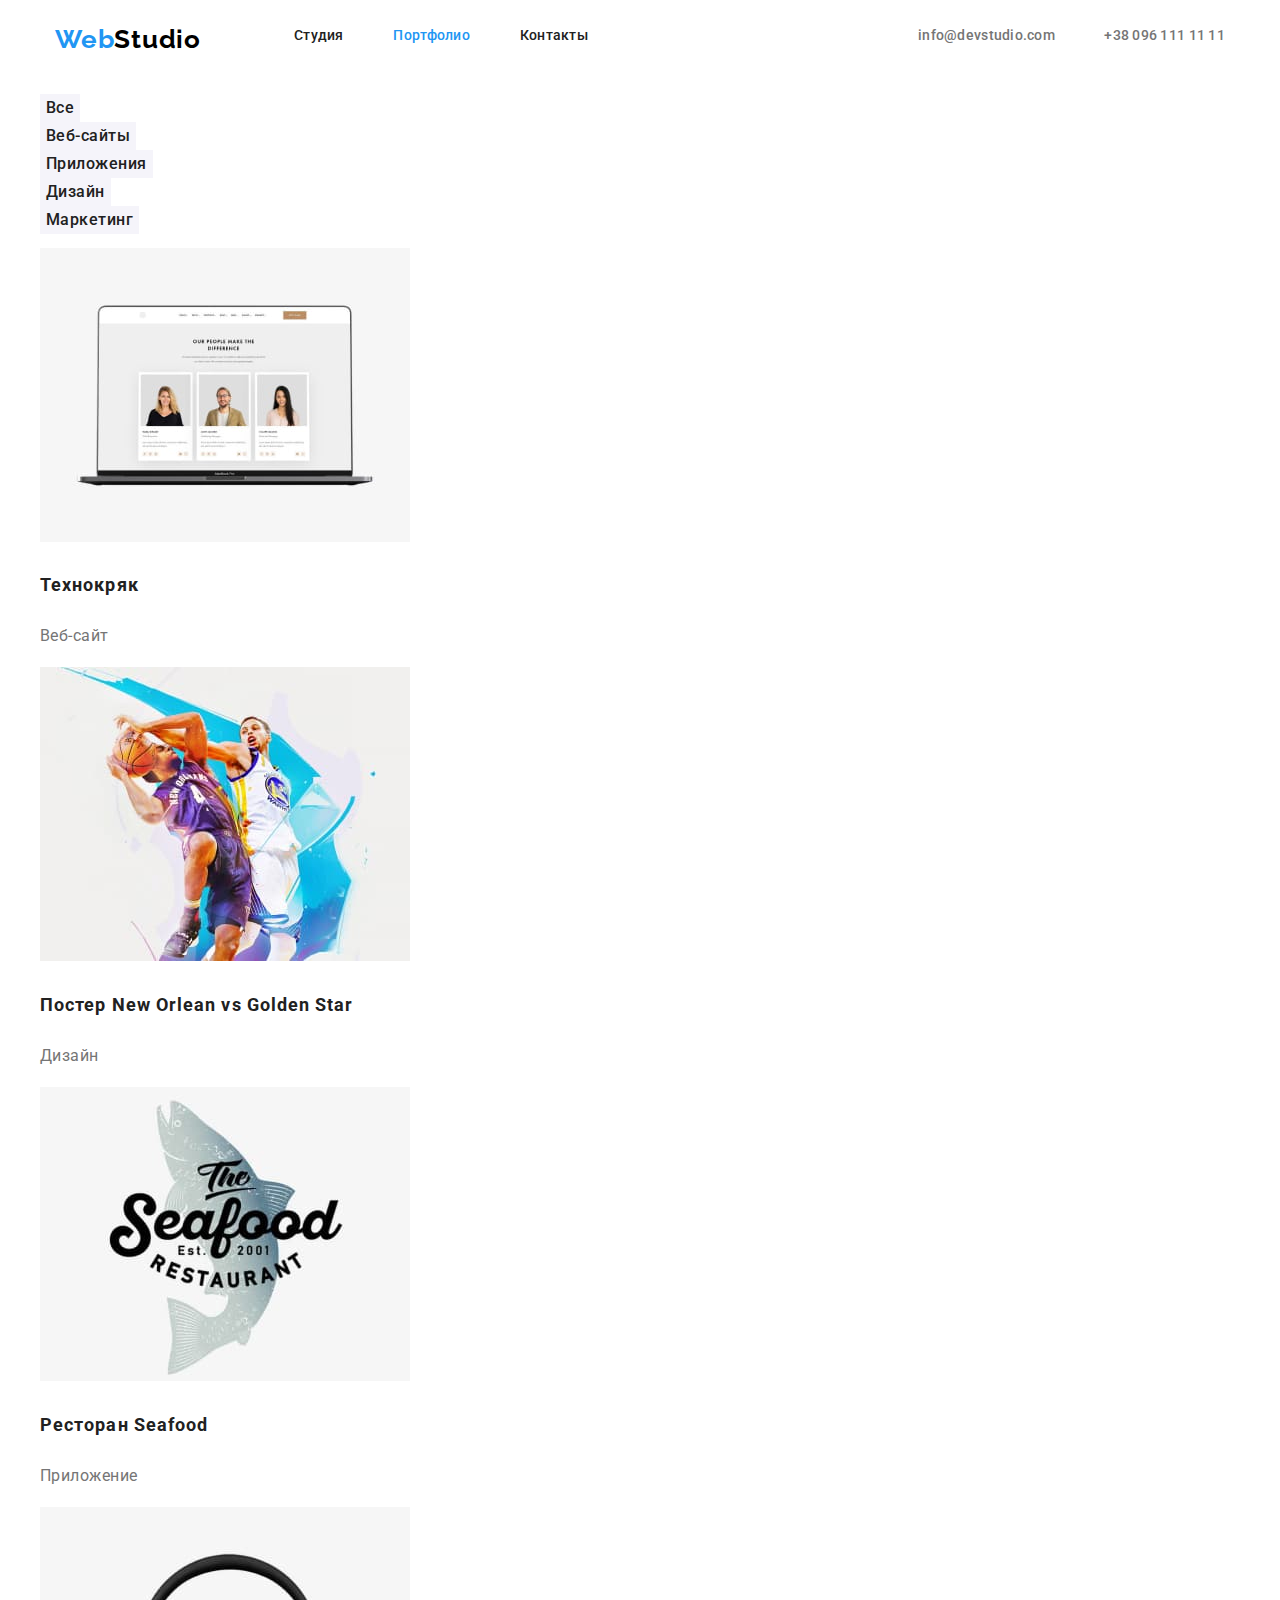
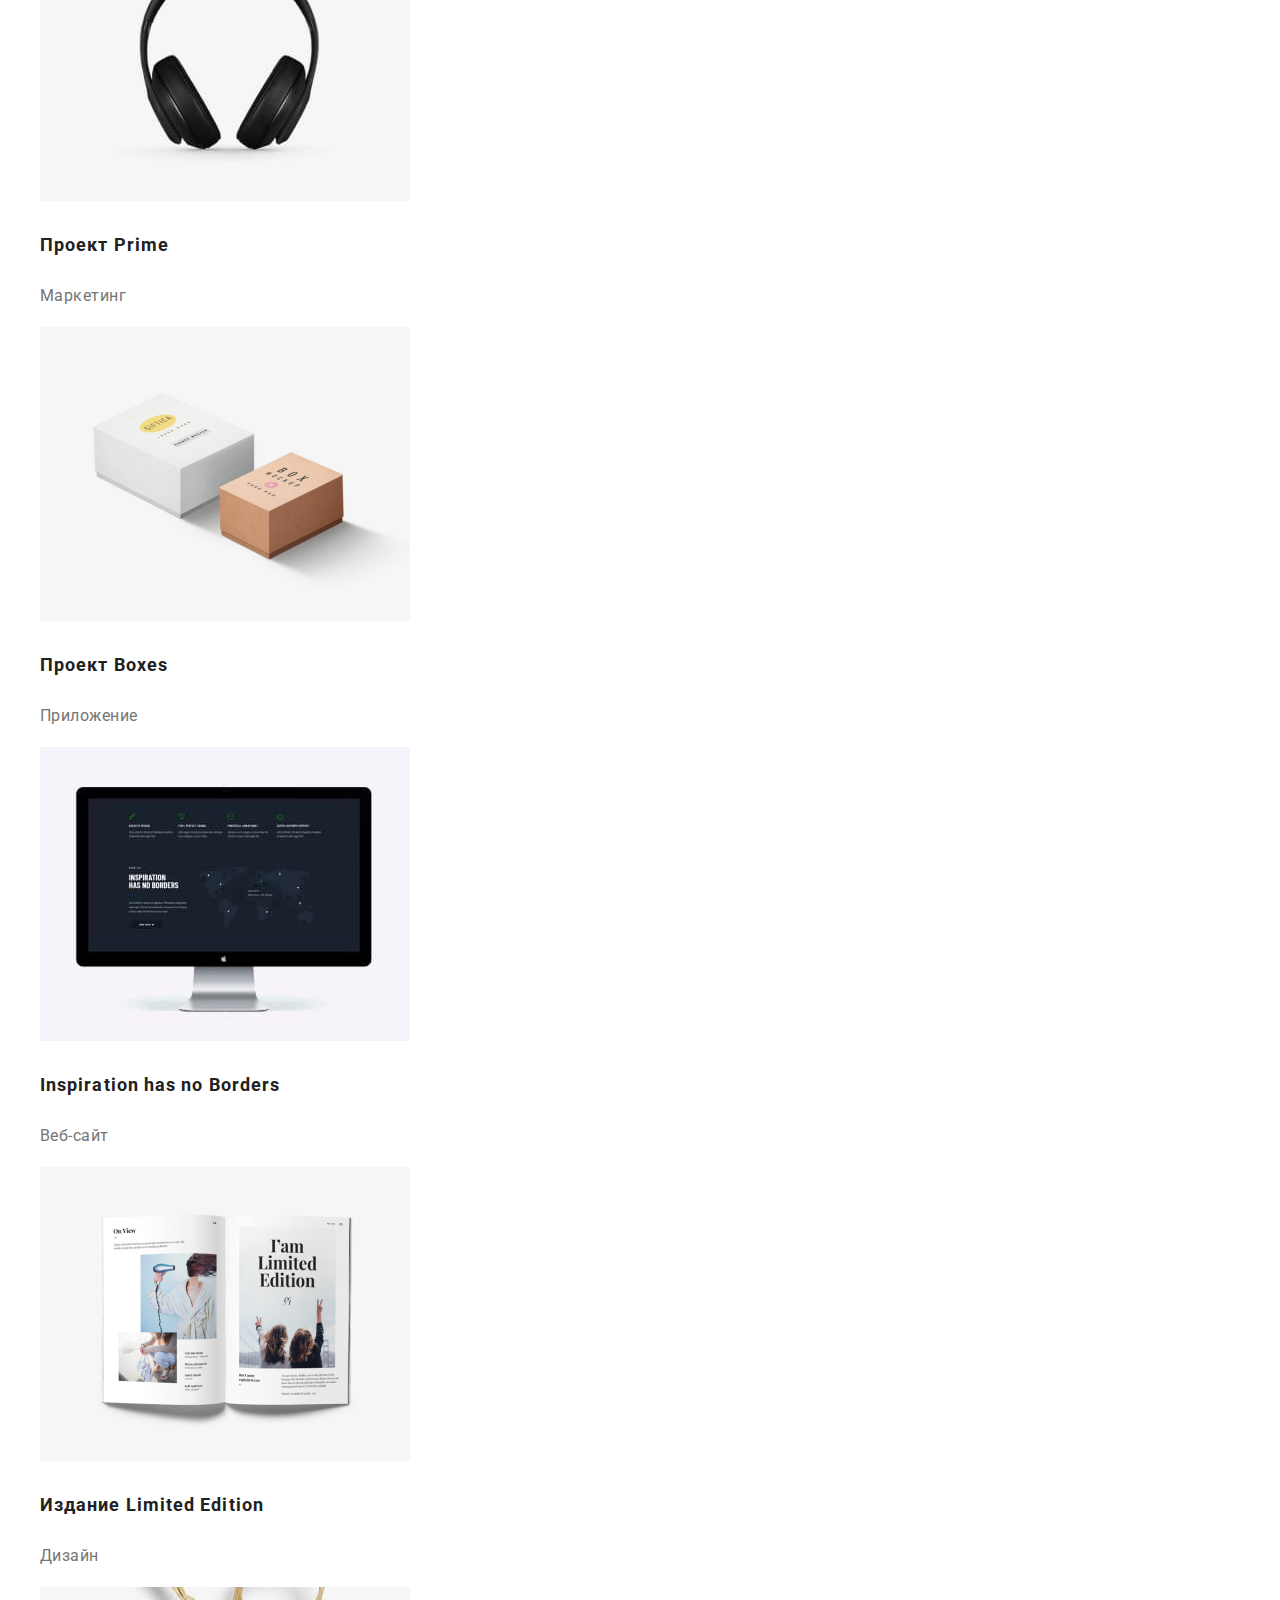
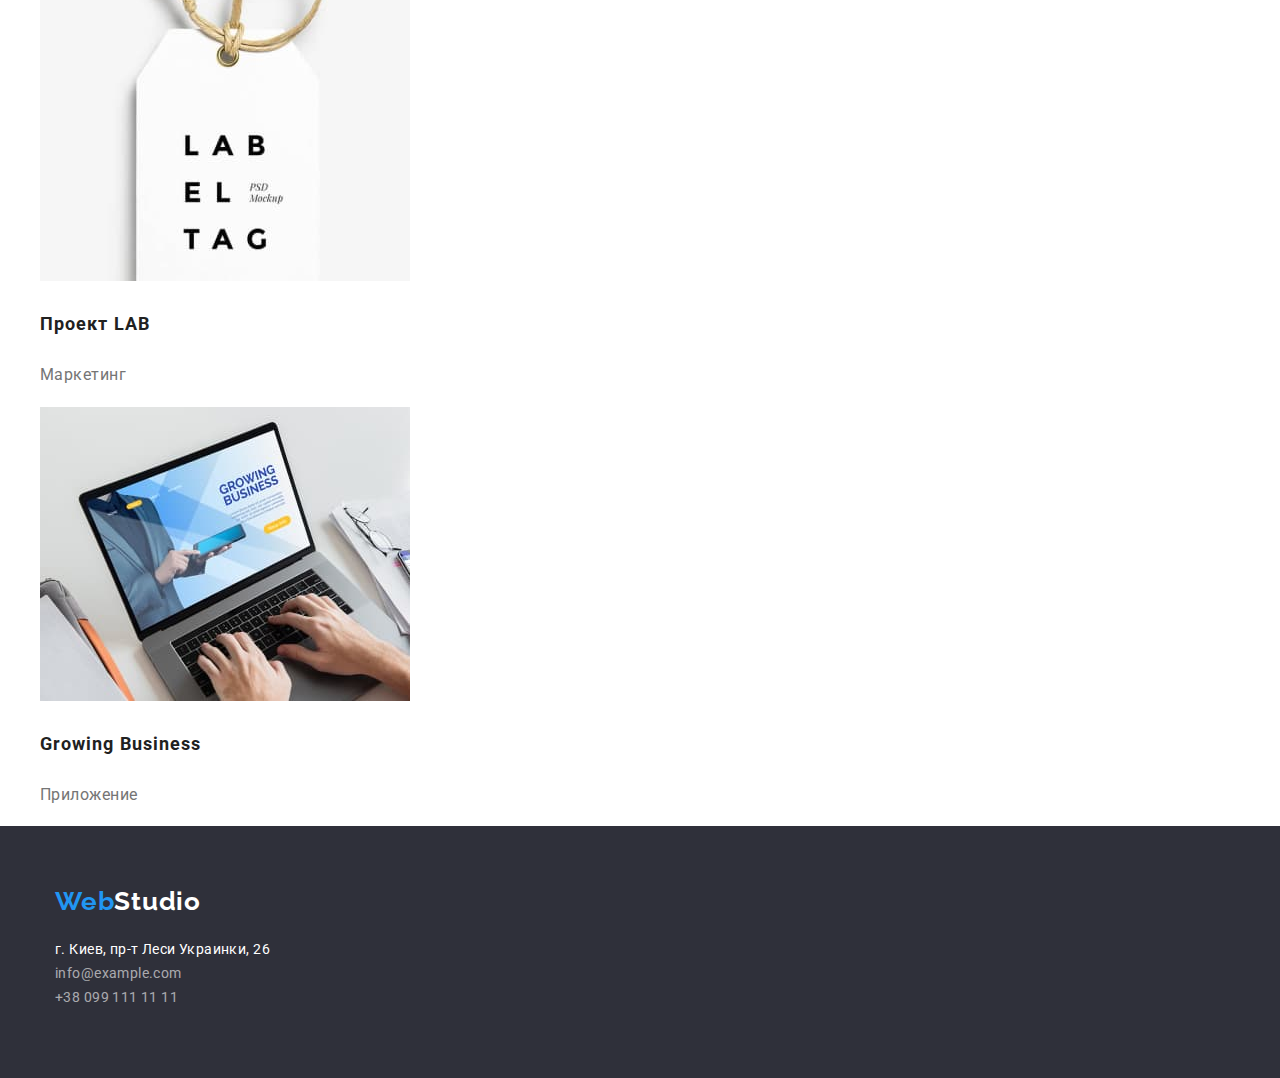
==== portfolio.html @ b06adaa7 "done" ====
<!DOCTYPE html>
<html lang="ru">

<head>
  <meta charset="UTF-8" />
  <meta http-equiv="X-UA-Compatible" content="IE=edge" />
  <meta name="viewport" content="width=device-width, initial-scale=1.0" />
  <title>Студия</title>
  <link rel="stylesheet" type="text/css" href="./css/styles.css" />
  <link rel="preconnect" href="https://fonts.googleapis.com" />
  <link rel="preconnect" href="https://fonts.gstatic.com" crossorigin />
  <link href="https://fonts.googleapis.com/css2?family=Raleway:wght@700&family=Roboto:wght@400;500;700;900&display=swap"
    rel="stylesheet" />
</head>

<body>
  <div class="container">
    <header class="main-header">
      <div class="wrapper">
        <nav class="main-navigation">
          <a class="logo-name" href="./index.html">
            <span class="logo-first">Web</span>Studio
          </a>
          <div class="navigation-wrapper">
            <ul class="navigation">
              <li><a class="nav-site" href="./index.html">Студия</a></li>
              <li><a class="nav-site current" href="./portfolio.html">Портфолио</a></li>
              <li><a class="nav-site" href="">Контакты</a></li>
            </ul>
          </div>
        </nav>
        <div class="navigation-wrapper-contact">
          <ul class="navigation">
            <li>
              <a class="nav-site nav-link" href="mailto:info@devstudio.com">info@devstudio.com</a>
            </li>
            <li>
              <a class="nav-site nav-link" href="tel:+380961111111">+38 096 111 11 11</a>
            </li>
          </ul>
        </div>
    </header>
  </div>
  <main>
    <h1 class="visually-hidden">Наши работы</h1>
    <section>
      <h2 class="visually-hidden">Фильтр работ</h2>
      <ul class="button-list">
        <li><button class="buttons" type="button">Все</button></li>
        <li><button class="buttons" type="button">Веб-сайты</button></li>
        <li><button class="buttons" type="button">Приложения</button></li>
        <li><button class="buttons" type="button">Дизайн</button></li>
        <li><button class="buttons" type="button">Маркетинг</button></li>
      </ul>
      <ul class="work-list">
        <li>
          <img src="./images/technokryak.jpg" alt="technokryak" width="370" height="294" />
          <h3 class="work-name">Технокряк</h3>
          <p class="work-type">Веб-сайт</p>
        </li>
        <li>
          <img src="./images/poster.jpg" alt="poster New Orlean vs Golden Star" width="370" height="294" />
          <h3 class="work-name">Постер New Orlean vs Golden Star</h3>
          <p class="work-type">Дизайн</p>
        </li>
        <li>
          <img src="./images/seafood.jpg" alt="Ресторан Seafood" width="370" height="294" />
          <h3 class="work-name">Ресторан Seafood</h3>
          <p class="work-type">Приложение</p>
        </li>
        <li>
          <img src="./images/prime.jpg" alt="Ресторан Seafood" width="370" height="294" />
          <h3 class="work-name">Проект Prime</h3>
          <p class="work-type">Маркетинг</p>
        </li>
        <li>
          <img src="./images/boxes.jpg" alt="Проект Boxes" width="370" height="294" />
          <h3 class="work-name">Проект Boxes</h3>
          <p class="work-type">Приложение</p>
        </li>
        <li>
          <img src="./images/inspiration.jpg" alt="Inspiration has no Borders" width="370" height="294" />
          <h3 class="work-name">Inspiration has no Borders</h3>
          <p class="work-type">Веб-сайт</p>
        </li>
        <li>
          <img src="./images/limited.jpg" alt="Издание Limited Edition" width="370" height="294" />
          <h3 class="work-name">Издание Limited Edition</h3>
          <p class="work-type">Дизайн</p>
        </li>
        <li>
          <img src="./images/lab.jpg" alt="Проект LAB" width="370" height="294" />
          <h3 class="work-name">Проект LAB</h3>
          <p class="work-type">Маркетинг</p>
        </li>
        <li>
          <img src="./images/growing.jpg" alt="Growing Business" width="370" height="294" />
          <h3 class="work-name">Growing Business</h3>
          <p class="work-type">Приложение</p>
        </li>
      </ul>
    </section>
  </main>
  <footer class="main-footer">
    <div class="container">

      <div class="logo-wrap">
        <a class="logo-name-footer" href="#"><span class="logo-first">Web</span>Studio</a>

      </div>
      <address>
        <ul class="contact-info">
          <li>
            <a class="address-info" href="https://goo.gl/maps/8xAyCc6BftRqbFo67" target="_blank"
              rel="noopener noreferrer">г. Киев, пр-т Леси Украинки, 26</a>
          </li>
          <li>
            <a class="mail-phone-info" href="mailto:info@example.com">info@example.com</a>
          </li>
          <li>
            <a class="mail-phone-info" href="tel:+380991111111">+38 099 111 11 11</a>
          </li>
        </ul>
      </address>
    </div>
  </footer>
</body>

</html>
---- css/styles.css ----
/* Variables */
:root {
  --primary-text-color: #212121;
  --color-logo: #000000;
  --color-logo-first-letter: #2196f3;
  --background-color: #e5e5e5;
  --color-button: #ffff;
  --header-color: #ececec;
  --footer-color: #2f303a;
  --portfolio-project-color: #eeeeee;
  --bcg-color-section: #2f303a;
  --color-address-text: rgba(255, 255, 255, 0.6);
  --color-section-text: #757575;
  --background-color-section: #f5f4fa;
  --background-color-hover: #188ce8;
}

/* Styles for index.html */

/* Logo */
.logo-name {
  font-family: Raleway, Arial, sans-serif;
  font-style: normal;
  font-weight: 700;
  font-size: 26px;
  line-height: 1.2;
  letter-spacing: 0.03em;
  color: var(--color-logo);
  text-decoration: none;
}
.logo-first {
  color: var(--color-logo-first-letter);
}

.logo-name-footer {
  color: var(--color-button);
  font-family: Raleway, Arial, sans-serif;
  font-style: normal;
  font-weight: 700;
  font-size: 26px;
  line-height: 1.2;
  letter-spacing: 0.03em;
  text-decoration: none;
}

body {
  font-family: Roboto, Arial, sans-serif;
  font-style: normal;
  font-weight: 400;
  font-size: 14px;
  line-height: 1.7;
  background-color: var(--color-button);
  margin: 0;
}
.container {
  width: 1170px;
  padding: 0 15px;
  margin: 0 auto;
}
.main-header {
  height: 80px;
  display: flex;
  align-items: center;
}

/* Site nav */
.main-navigation {
  display: flex;
}
.navigation-wrapper {
  width: 294px;
  justify-content: space-between;
  margin-left: 93px;
  align-items: center;
}
.navigation-wrapper-contact {
  width: 307px;
  justify-content: space-between;
  text-align: center;
}
.wrapper {
  display: flex;
  justify-content: space-between;

  width: 100%;
}

.navigation {
  list-style-type: none;
  display: flex;
  margin: 0;
  padding: 0;
  justify-content: space-between;
}
.nav-site {
  text-decoration: none;
  font-family: 'Roboto';
  font-style: normal;
  font-weight: 500;
  font-size: 14px;
  line-height: 1.14;
  letter-spacing: 0.02em;
  color: --primary-text-color;
}
.nav-site:hover,
.nav-site:focus {
  color: var(--color-logo-first-letter);
}
.nav-site.current {
  color: var(--color-logo-first-letter);
}
.nav-site {
  color: var(--primary-text-color);
}
.nav-link {
  color: var(--color-section-text);
}

/* Button */
.button {
  font-weight: 700;
  font-size: 16px;
  line-height: 1.88;
  color: var(--color-button);
  background-color: var(--color-logo-first-letter);
  align-items: center;
  text-align: center;
  letter-spacing: 0.06em;
  box-shadow: 0px 4px 4px rgba(0, 0, 0, 0.15);
  border-radius: 4px;
  cursor: pointer;
  width: 200px;
  height: 50px;
  padding: 0;
  border: 0;
}

.button:hover,
.button:focus {
  background-color: var(--background-color-hover);
}

.text {
  font-weight: 900;
  font-size: 44px;
  line-height: 1.4;
  text-align: center;
  letter-spacing: 0.06em;
  text-transform: uppercase;
  color: var(--color-button);
  margin: 0;
  width: 696px;
  margin-bottom: 30px;
}

.bcg {
  display: flex;
  background-color: var(--bcg-color-section);
  margin: 0 0 94px 0;
  height: 600px;
  align-items: center;
  flex-direction: column;
  justify-content: center;
}

/* Hidden parts */
.visually-hidden {
  position: absolute;
  width: 1px;
  height: 1px;
  margin: -1px;
  border: 0;
  padding: 0;
  white-space: nowrap;
  clip-path: inset(100%);
  clip: rect(0 0 0 0);
  overflow: hidden;
}
.features-main {
  margin-bottom: 94px;
  padding: 0;
}
.features {
  display: flex;
  list-style: none;
  margin: 0;
  padding: 0;
}
.features h3 {
  font-weight: 700;
  font-size: 14px;
  line-height: 1.14;
  letter-spacing: 0.03em;
  text-transform: uppercase;
  color: var(--primary-text-color);
  margin-bottom: 10px;
  margin-top: 0;
  padding: 0;
}
.features p {
  line-height: 24px;
  letter-spacing: 0.03em;
  color: var(--color-section-text);
  margin-top: 0;
  margin-bottom: 0;
  padding: 0;
}
.features-wrap {
  margin-right: 30px;
}
.features li:last-child {
  margin-right: 0;
}

.section-title {
  font-weight: 700;
  font-size: 36px;
  line-height: 1.17;
  text-align: center;
  letter-spacing: 0.03em;
  color: var(--primary-text-color);
  margin: 0;
}
.section-list {
  list-style: none;
  display: flex;

  padding: 0;
  margin: 0;
}
.section-list-wrap {
  margin-right: 30px;
}
.type-of-work-wrap {
  margin-top: 50px;
}
.section-list-wrap:last-child {
  margin-left: auto;
}
.type-of-work {
  margin-bottom: 94px;
}
.team {
  display: flex;
  background: var(--background-color-section);
  height: 648px;
  flex-direction: column;
  justify-content: center;
}
.team-wrap {
  display: flex;
  justify-content: center;
  margin-top: 50px;
}
.employee-name {
  font-weight: 500;
  font-size: 16px;
  line-height: 1.19;
  text-align: center;
  letter-spacing: 0.03em;
  color: var(--primary-text-color);
}
.position {
  font-size: 16px;
  line-height: 1.19;
  text-align: center;
  letter-spacing: 0.03em;
  color: var(--color-section-text);
}

/* Footer */
.main-footer {
  background-color: var(--bcg-color-section);
  color: var(--color-button);
  height: 252px;
}
.logo-wrap {
  margin-bottom: 20px;
  padding-top: 60px;
}

.contact-info {
  list-style: none;
  padding: 0;
}
.contact-info a {
  text-decoration: none;
  padding: 0;
}
.address-info {
  font-style: normal;
  font-weight: 400;
  font-size: 14px;
  line-height: 1.71;
  letter-spacing: 0.03em;
  color: var(--color-button);
  padding: 0;
}

.mail-phone-info {
  font-style: normal;
  font-weight: 400;
  font-size: 14px;
  line-height: 1.71;
  letter-spacing: 0.03em;
  color: var(--color-address-text);
}

/* Styles for portfolio.html */
.button-list {
  list-style: none;
}

.buttons {
  font-family: 'Roboto';
  font-style: normal;
  font-weight: 500;
  font-size: 16px;
  line-height: 1.62;
  text-align: center;
  letter-spacing: 0.03em;
  color: var(--primary-text-color);
  background-color: var(--background-color-section);
  border: none;
  cursor: pointer;
}
.buttons:hover,
.buttons:focus {
  color: var(--color-button);
  background-color: var(--color-logo-first-letter);
}
.work-list {
  list-style: none;
}
.work-name {
  font-weight: 700;
  font-size: 18px;
  line-height: 2;
  letter-spacing: 0.06em;
  color: var(--primary-text-color);
}
.work-type {
  font-weight: 400;
  font-size: 16px;
  line-height: 1.88;
  letter-spacing: 0.03em;
  color: var(--color-section-text);
}
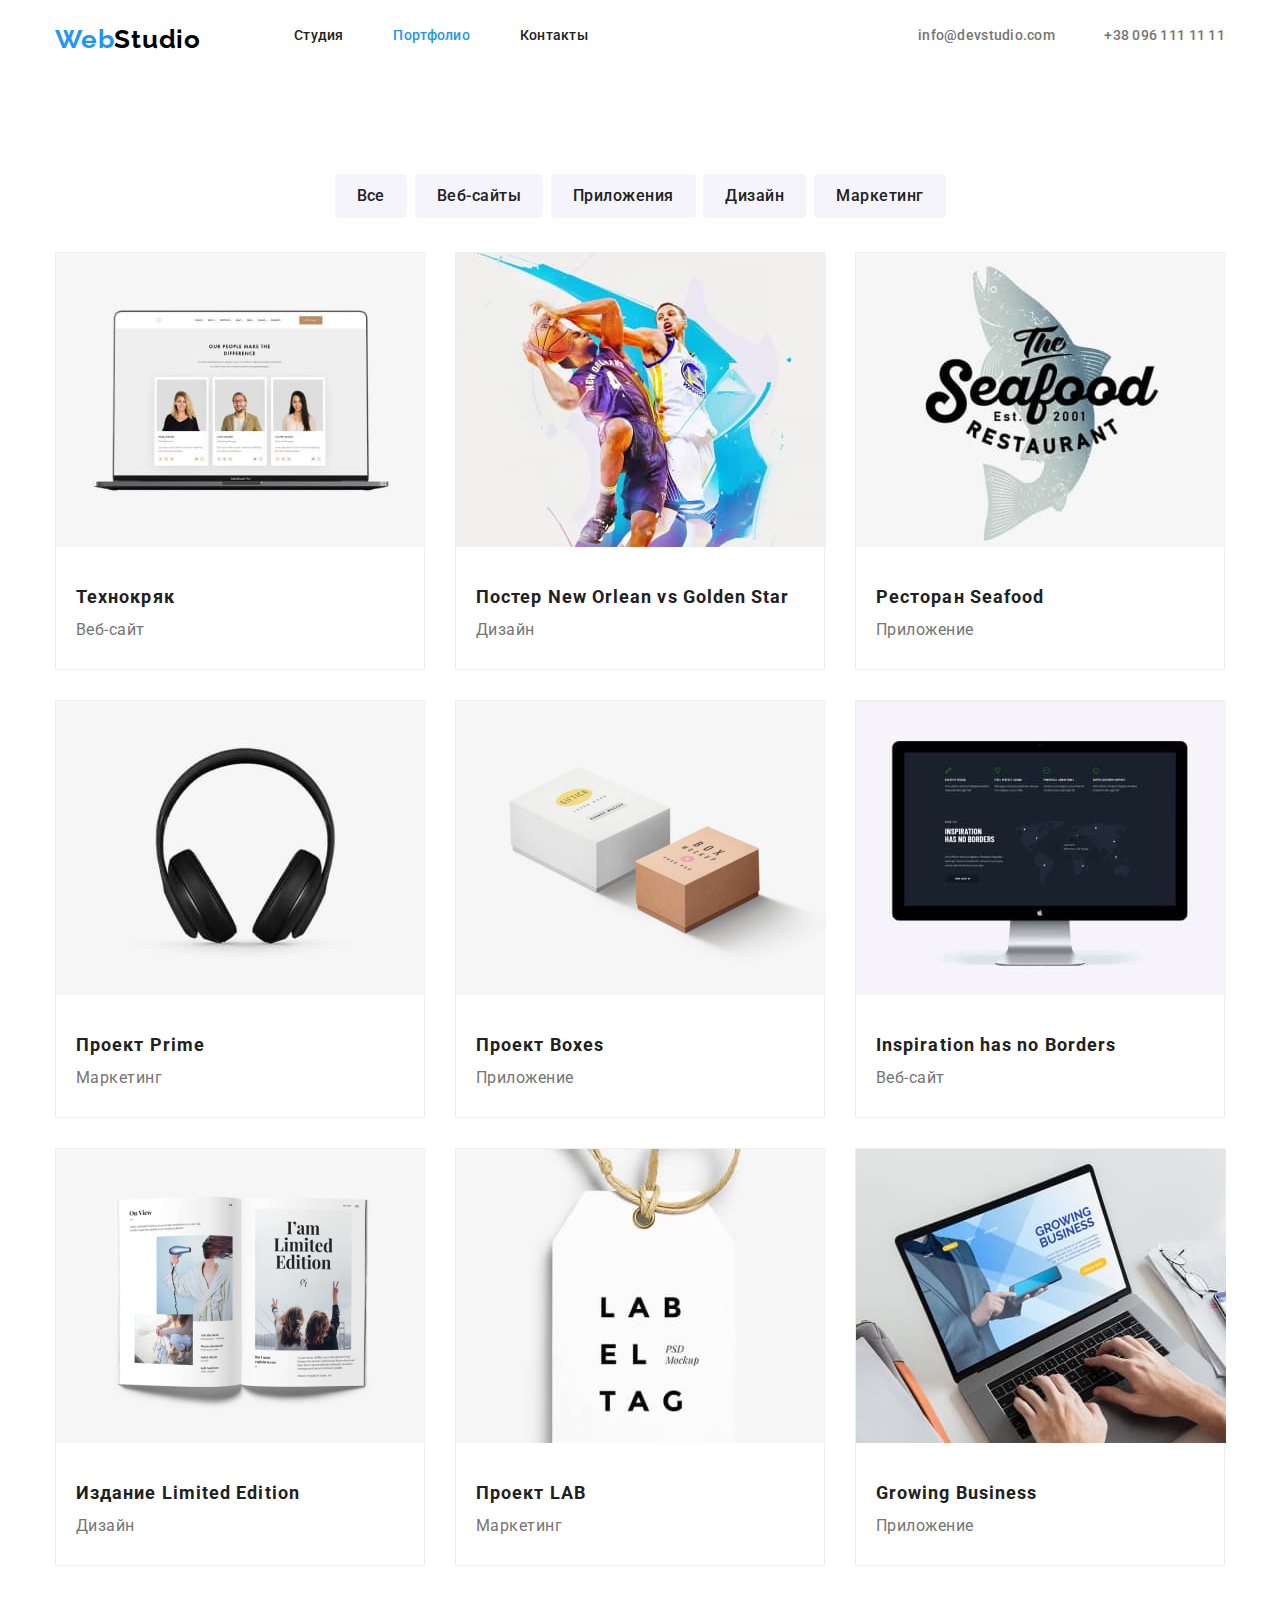
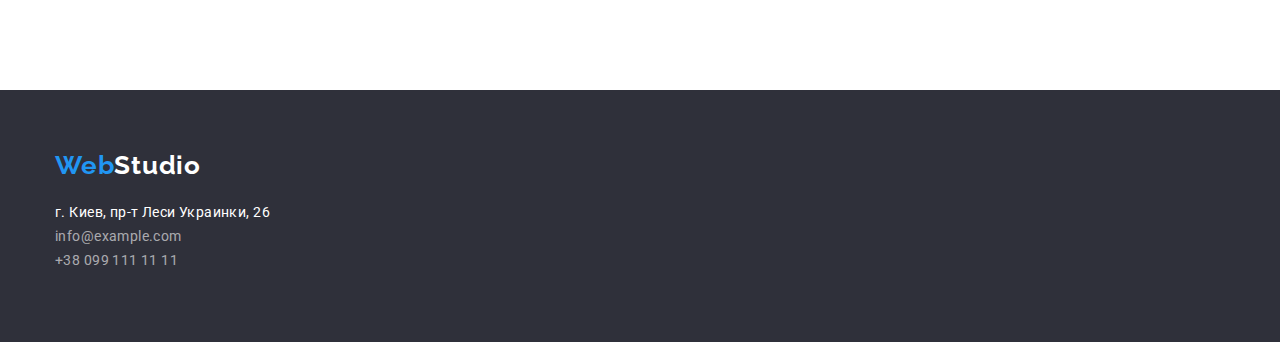
==== commit b0d665ee: "done homework_3" ====
--- a/portfolio.html
+++ b/portfolio.html
@@ -43,7 +43,8 @@
   </div>
   <main>
     <h1 class="visually-hidden">Наши работы</h1>
-    <section>
+    <div class="container">
+    <section class="portfolio-wrapper">
       <h2 class="visually-hidden">Фильтр работ</h2>
       <ul class="button-list">
         <li><button class="buttons" type="button">Все</button></li>
@@ -53,53 +54,54 @@
         <li><button class="buttons" type="button">Маркетинг</button></li>
       </ul>
       <ul class="work-list">
-        <li>
+        <li class="work-list-wrapper">
           <img src="./images/technokryak.jpg" alt="technokryak" width="370" height="294" />
           <h3 class="work-name">Технокряк</h3>
           <p class="work-type">Веб-сайт</p>
         </li>
-        <li>
+        <li class="work-list-wrapper">
           <img src="./images/poster.jpg" alt="poster New Orlean vs Golden Star" width="370" height="294" />
           <h3 class="work-name">Постер New Orlean vs Golden Star</h3>
           <p class="work-type">Дизайн</p>
         </li>
-        <li>
+        <li class="work-list-wrapper">
           <img src="./images/seafood.jpg" alt="Ресторан Seafood" width="370" height="294" />
           <h3 class="work-name">Ресторан Seafood</h3>
           <p class="work-type">Приложение</p>
         </li>
-        <li>
+        <li class="work-list-wrapper">
           <img src="./images/prime.jpg" alt="Ресторан Seafood" width="370" height="294" />
           <h3 class="work-name">Проект Prime</h3>
           <p class="work-type">Маркетинг</p>
         </li>
-        <li>
+        <li class="work-list-wrapper">
           <img src="./images/boxes.jpg" alt="Проект Boxes" width="370" height="294" />
           <h3 class="work-name">Проект Boxes</h3>
           <p class="work-type">Приложение</p>
         </li>
-        <li>
+        <li class="work-list-wrapper">
           <img src="./images/inspiration.jpg" alt="Inspiration has no Borders" width="370" height="294" />
           <h3 class="work-name">Inspiration has no Borders</h3>
           <p class="work-type">Веб-сайт</p>
         </li>
-        <li>
+        <li class="work-list-wrapper">
           <img src="./images/limited.jpg" alt="Издание Limited Edition" width="370" height="294" />
           <h3 class="work-name">Издание Limited Edition</h3>
           <p class="work-type">Дизайн</p>
         </li>
-        <li>
+        <li class="work-list-wrapper">
           <img src="./images/lab.jpg" alt="Проект LAB" width="370" height="294" />
           <h3 class="work-name">Проект LAB</h3>
           <p class="work-type">Маркетинг</p>
         </li>
-        <li>
+        <li class="work-list-wrapper">
           <img src="./images/growing.jpg" alt="Growing Business" width="370" height="294" />
           <h3 class="work-name">Growing Business</h3>
           <p class="work-type">Приложение</p>
         </li>
       </ul>
     </section>
+  </div>
   </main>
   <footer class="main-footer">
     <div class="container">
--- a/css/styles.css
+++ b/css/styles.css
@@ -56,6 +56,7 @@
   width: 1170px;
   padding: 0 15px;
   margin: 0 auto;
+ 
 }
 .main-header {
   height: 80px;
@@ -307,11 +308,22 @@
 }
 
 /* Styles for portfolio.html */
+.portfolio-wrapper {
+  margin-top: 94px;
+  margin-bottom:94px;
+}
 .button-list {
-  list-style: none;
+  display:flex;
+  list-style: none;
+  margin:0 auto;
+  padding: 0;
+  justify-content: space-between;
+  width: 611px;
+  
 }
 
 .buttons {
+  display: flex;
   font-family: 'Roboto';
   font-style: normal;
   font-weight: 500;
@@ -323,6 +335,12 @@
   background-color: var(--background-color-section);
   border: none;
   cursor: pointer;
+  padding: 22px;
+  height: 38px;
+  justify-content: center;
+  align-items: center;
+  border-radius: 4px;
+  
 }
 .buttons:hover,
 .buttons:focus {
@@ -330,7 +348,24 @@
   background-color: var(--color-logo-first-letter);
 }
 .work-list {
-  list-style: none;
+  display: flex;
+  list-style: none;
+  flex-wrap: wrap;
+  padding-left:0;
+  margin:0;
+  margin-top:34px;
+}
+.work-list-wrapper {
+ margin-bottom: 30px;
+ margin-right: 30px;
+ min-height: 404px;
+ width:370px;
+ background:var(--color-button);
+ border: 1px solid #EEEEEE;
+ box-sizing: border-box;
+}
+.work-list-wrapper:nth-child(3n){
+  margin-right: 0;
 }
 .work-name {
   font-weight: 700;
@@ -338,6 +373,10 @@
   line-height: 2;
   letter-spacing: 0.06em;
   color: var(--primary-text-color);
+  margin:0;
+  margin-top: 24px;
+  margin-left:20px;
+  
 }
 .work-type {
   font-weight: 400;
@@ -345,4 +384,8 @@
   line-height: 1.88;
   letter-spacing: 0.03em;
   color: var(--color-section-text);
-}
+  margin:0;
+  margin-left:20px;
+  margin-bottom:24px;
+  
+}
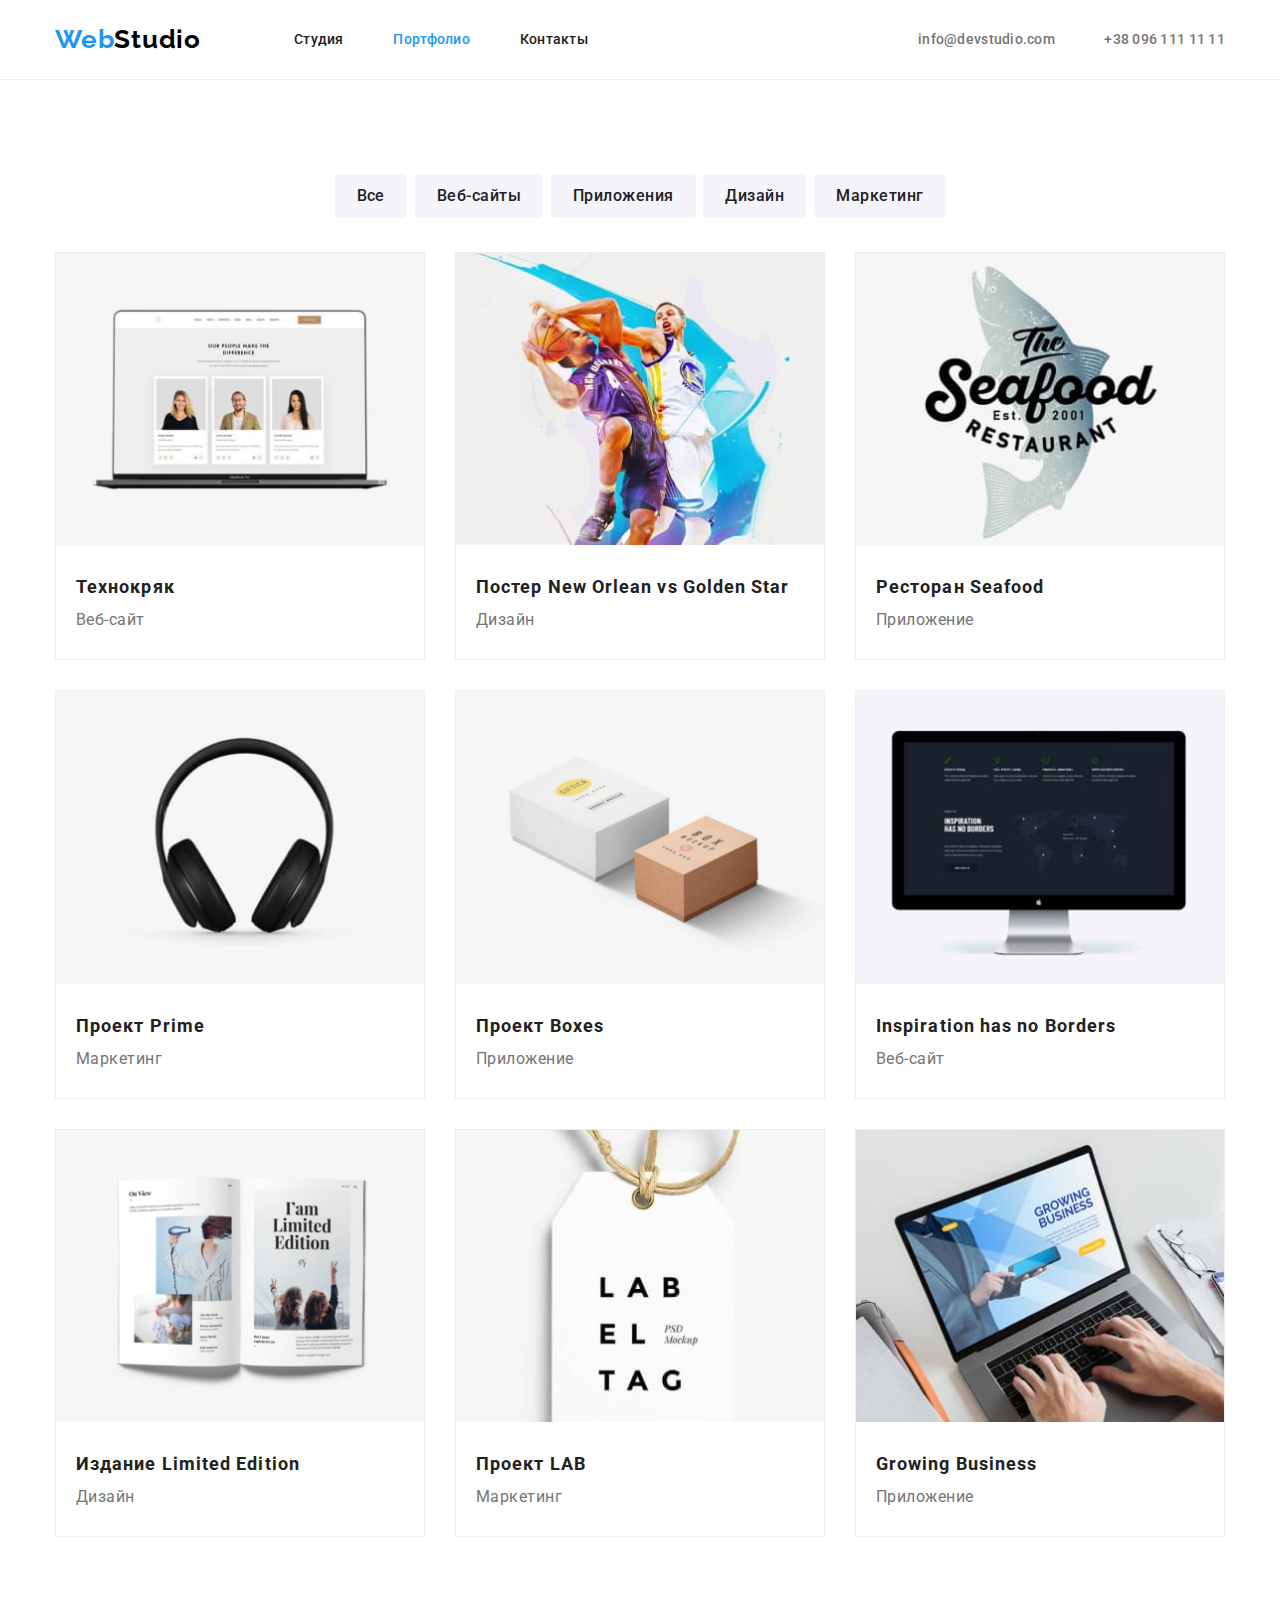
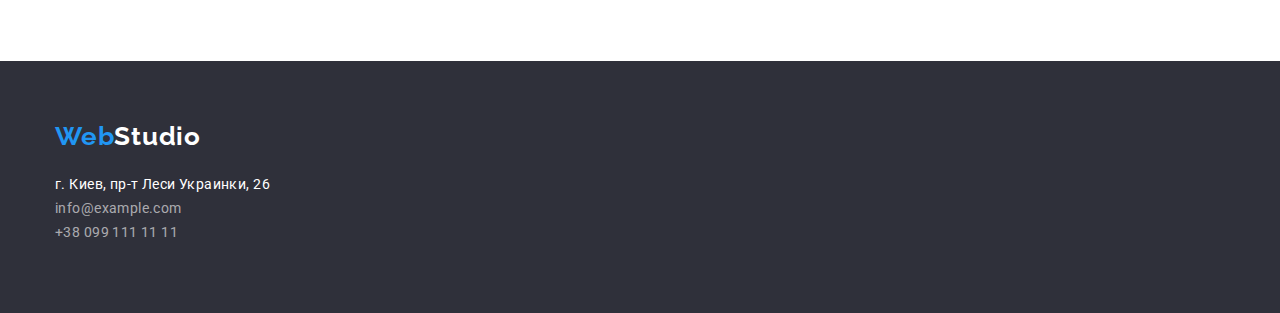
==== commit a905a4d3: "added fixes" ====
--- a/portfolio.html
+++ b/portfolio.html
@@ -1,131 +1,201 @@
 <!DOCTYPE html>
 <html lang="ru">
+  <head>
+    <meta charset="UTF-8" />
+    <meta http-equiv="X-UA-Compatible" content="IE=edge" />
+    <meta name="viewport" content="width=device-width, initial-scale=1.0" />
+    <title>Студия</title>
+    <link
+      rel="stylesheet"
+      href="https://cdnjs.cloudflare.com/ajax/libs/modern-normalize/1.1.0/modern-normalize.min.css"
+    />
+    <link rel="preconnect" href="https://fonts.googleapis.com" />
+    <link rel="preconnect" href="https://fonts.gstatic.com" crossorigin />
+    <link
+      href="https://fonts.googleapis.com/css2?family=Raleway:wght@700&family=Roboto:wght@400;500;700;900&display=swap"
+      rel="stylesheet"
+    />
+    <link rel="stylesheet" type="text/css" href="./css/styles.css" />
+  </head>
 
-<head>
-  <meta charset="UTF-8" />
-  <meta http-equiv="X-UA-Compatible" content="IE=edge" />
-  <meta name="viewport" content="width=device-width, initial-scale=1.0" />
-  <title>Студия</title>
-  <link rel="stylesheet" type="text/css" href="./css/styles.css" />
-  <link rel="preconnect" href="https://fonts.googleapis.com" />
-  <link rel="preconnect" href="https://fonts.gstatic.com" crossorigin />
-  <link href="https://fonts.googleapis.com/css2?family=Raleway:wght@700&family=Roboto:wght@400;500;700;900&display=swap"
-    rel="stylesheet" />
-</head>
+  <body>
+    <header class="main-header">
+      <div class="container">
+        <div class="wrapper">
+          <nav class="main-navigation">
+            <a class="logo-name" href="./index.html">
+              <span class="logo-first">Web</span>Studio
+            </a>
+            <div class="navigation-wrapper">
+              <ul class="navigation">
+                <li><a class="nav-site" href="./index.html">Студия</a></li>
+                <li>
+                  <a class="nav-site current" href="./portfolio.html">
+                    Портфолио
+                  </a>
+                </li>
+                <li><a class="nav-site" href="">Контакты</a></li>
+              </ul>
+            </div>
+          </nav>
+          <div class="navigation-wrapper-contact">
+            <ul class="navigation">
+              <li>
+                <a class="nav-site nav-link" href="mailto:info@devstudio.com">
+                  info@devstudio.com
+                </a>
+              </li>
+              <li>
+                <a class="nav-site nav-link" href="tel:+380961111111">
+                  +38 096 111 11 11
+                </a>
+              </li>
+            </ul>
+          </div>
+        </div>
+      </div>
+    </header>
 
-<body>
-  <div class="container">
-    <header class="main-header">
-      <div class="wrapper">
-        <nav class="main-navigation">
-          <a class="logo-name" href="./index.html">
+    <main>
+      <h1 class="visually-hidden">Наши работы</h1>
+
+      <section class="portfolio-wrapper">
+        <div class="container">
+          <h2 class="visually-hidden">Фильтр работ</h2>
+          <ul class="button-list">
+            <li><button class="buttons" type="button">Все</button></li>
+            <li><button class="buttons" type="button">Веб-сайты</button></li>
+            <li><button class="buttons" type="button">Приложения</button></li>
+            <li><button class="buttons" type="button">Дизайн</button></li>
+            <li><button class="buttons" type="button">Маркетинг</button></li>
+          </ul>
+          <ul class="work-list">
+            <li class="work-list-wrapper">
+              <img
+                src="./images/portfolio/technokryak.jpg"
+                alt="technokryak"
+                width="370"
+                height="294"
+              />
+              <h3 class="work-name">Технокряк</h3>
+              <p class="work-type">Веб-сайт</p>
+            </li>
+            <li class="work-list-wrapper">
+              <img
+                src="./images/portfolio/poster.jpg"
+                alt="poster New Orlean vs Golden Star"
+                width="370"
+                height="294"
+              />
+              <h3 class="work-name">Постер New Orlean vs Golden Star</h3>
+              <p class="work-type">Дизайн</p>
+            </li>
+            <li class="work-list-wrapper">
+              <img
+                src="./images/portfolio/seafood.jpg"
+                alt="Ресторан Seafood"
+                width="370"
+                height="294"
+              />
+              <h3 class="work-name">Ресторан Seafood</h3>
+              <p class="work-type">Приложение</p>
+            </li>
+            <li class="work-list-wrapper">
+              <img
+                src="./images/portfolio/prime.jpg"
+                alt="Ресторан Seafood"
+                width="370"
+                height="294"
+              />
+              <h3 class="work-name">Проект Prime</h3>
+              <p class="work-type">Маркетинг</p>
+            </li>
+            <li class="work-list-wrapper">
+              <img
+                src="./images/portfolio/boxes.jpg"
+                alt="Проект Boxes"
+                width="370"
+                height="294"
+              />
+              <h3 class="work-name">Проект Boxes</h3>
+              <p class="work-type">Приложение</p>
+            </li>
+            <li class="work-list-wrapper">
+              <img
+                src="./images/portfolio/inspiration.jpg"
+                alt="Inspiration has no Borders"
+                width="370"
+                height="294"
+              />
+              <h3 class="work-name">Inspiration has no Borders</h3>
+              <p class="work-type">Веб-сайт</p>
+            </li>
+            <li class="work-list-wrapper">
+              <img
+                src="./images/portfolio/limited.jpg"
+                alt="Издание Limited Edition"
+                width="370"
+                height="294"
+              />
+              <h3 class="work-name">Издание Limited Edition</h3>
+              <p class="work-type">Дизайн</p>
+            </li>
+            <li class="work-list-wrapper">
+              <img
+                src="./images/portfolio/lab.jpg"
+                alt="Проект LAB"
+                width="370"
+                height="294"
+              />
+              <h3 class="work-name">Проект LAB</h3>
+              <p class="work-type">Маркетинг</p>
+            </li>
+            <li class="work-list-wrapper">
+              <img
+                src="./images/portfolio/growing.jpg"
+                alt="Growing Business"
+                width="370"
+                height="294"
+              />
+              <h3 class="work-name">Growing Business</h3>
+              <p class="work-type">Приложение</p>
+            </li>
+          </ul>
+        </div>
+      </section>
+    </main>
+    <footer class="main-footer">
+      <div class="container">
+        <div class="logo-wrap">
+          <a class="logo-name-footer" href="#">
             <span class="logo-first">Web</span>Studio
           </a>
-          <div class="navigation-wrapper">
-            <ul class="navigation">
-              <li><a class="nav-site" href="./index.html">Студия</a></li>
-              <li><a class="nav-site current" href="./portfolio.html">Портфолио</a></li>
-              <li><a class="nav-site" href="">Контакты</a></li>
-            </ul>
-          </div>
-        </nav>
-        <div class="navigation-wrapper-contact">
-          <ul class="navigation">
+        </div>
+        <address>
+          <ul class="contact-info">
             <li>
-              <a class="nav-site nav-link" href="mailto:info@devstudio.com">info@devstudio.com</a>
+              <a
+                class="address-info"
+                href="https://goo.gl/maps/8xAyCc6BftRqbFo67"
+                target="_blank"
+                rel="noopener noreferrer"
+              >
+                г. Киев, пр-т Леси Украинки, 26
+              </a>
             </li>
             <li>
-              <a class="nav-site nav-link" href="tel:+380961111111">+38 096 111 11 11</a>
+              <a class="mail-phone-info" href="mailto:info@example.com">
+                info@example.com
+              </a>
+            </li>
+            <li>
+              <a class="mail-phone-info" href="tel:+380991111111">
+                +38 099 111 11 11
+              </a>
             </li>
           </ul>
-        </div>
-    </header>
-  </div>
-  <main>
-    <h1 class="visually-hidden">Наши работы</h1>
-    <div class="container">
-    <section class="portfolio-wrapper">
-      <h2 class="visually-hidden">Фильтр работ</h2>
-      <ul class="button-list">
-        <li><button class="buttons" type="button">Все</button></li>
-        <li><button class="buttons" type="button">Веб-сайты</button></li>
-        <li><button class="buttons" type="button">Приложения</button></li>
-        <li><button class="buttons" type="button">Дизайн</button></li>
-        <li><button class="buttons" type="button">Маркетинг</button></li>
-      </ul>
-      <ul class="work-list">
-        <li class="work-list-wrapper">
-          <img src="./images/technokryak.jpg" alt="technokryak" width="370" height="294" />
-          <h3 class="work-name">Технокряк</h3>
-          <p class="work-type">Веб-сайт</p>
-        </li>
-        <li class="work-list-wrapper">
-          <img src="./images/poster.jpg" alt="poster New Orlean vs Golden Star" width="370" height="294" />
-          <h3 class="work-name">Постер New Orlean vs Golden Star</h3>
-          <p class="work-type">Дизайн</p>
-        </li>
-        <li class="work-list-wrapper">
-          <img src="./images/seafood.jpg" alt="Ресторан Seafood" width="370" height="294" />
-          <h3 class="work-name">Ресторан Seafood</h3>
-          <p class="work-type">Приложение</p>
-        </li>
-        <li class="work-list-wrapper">
-          <img src="./images/prime.jpg" alt="Ресторан Seafood" width="370" height="294" />
-          <h3 class="work-name">Проект Prime</h3>
-          <p class="work-type">Маркетинг</p>
-        </li>
-        <li class="work-list-wrapper">
-          <img src="./images/boxes.jpg" alt="Проект Boxes" width="370" height="294" />
-          <h3 class="work-name">Проект Boxes</h3>
-          <p class="work-type">Приложение</p>
-        </li>
-        <li class="work-list-wrapper">
-          <img src="./images/inspiration.jpg" alt="Inspiration has no Borders" width="370" height="294" />
-          <h3 class="work-name">Inspiration has no Borders</h3>
-          <p class="work-type">Веб-сайт</p>
-        </li>
-        <li class="work-list-wrapper">
-          <img src="./images/limited.jpg" alt="Издание Limited Edition" width="370" height="294" />
-          <h3 class="work-name">Издание Limited Edition</h3>
-          <p class="work-type">Дизайн</p>
-        </li>
-        <li class="work-list-wrapper">
-          <img src="./images/lab.jpg" alt="Проект LAB" width="370" height="294" />
-          <h3 class="work-name">Проект LAB</h3>
-          <p class="work-type">Маркетинг</p>
-        </li>
-        <li class="work-list-wrapper">
-          <img src="./images/growing.jpg" alt="Growing Business" width="370" height="294" />
-          <h3 class="work-name">Growing Business</h3>
-          <p class="work-type">Приложение</p>
-        </li>
-      </ul>
-    </section>
-  </div>
-  </main>
-  <footer class="main-footer">
-    <div class="container">
-
-      <div class="logo-wrap">
-        <a class="logo-name-footer" href="#"><span class="logo-first">Web</span>Studio</a>
-
+        </address>
       </div>
-      <address>
-        <ul class="contact-info">
-          <li>
-            <a class="address-info" href="https://goo.gl/maps/8xAyCc6BftRqbFo67" target="_blank"
-              rel="noopener noreferrer">г. Киев, пр-т Леси Украинки, 26</a>
-          </li>
-          <li>
-            <a class="mail-phone-info" href="mailto:info@example.com">info@example.com</a>
-          </li>
-          <li>
-            <a class="mail-phone-info" href="tel:+380991111111">+38 099 111 11 11</a>
-          </li>
-        </ul>
-      </address>
-    </div>
-  </footer>
-</body>
-
-</html>+    </footer>
+  </body>
+</html>
--- a/css/styles.css
+++ b/css/styles.css
@@ -15,34 +15,26 @@
   --background-color-hover: #188ce8;
 }
 
+/* Обнуление свойств */
+h1,
+h2,
+h3,
+h4,
+h5,
+h6,
+p {
+  margin-top: 0;
+}
+img {
+  display: block;
+  max-width: 100%;
+  height: auto;
+}
+address {
+  font-style: normal;
+}
+
 /* Styles for index.html */
-
-/* Logo */
-.logo-name {
-  font-family: Raleway, Arial, sans-serif;
-  font-style: normal;
-  font-weight: 700;
-  font-size: 26px;
-  line-height: 1.2;
-  letter-spacing: 0.03em;
-  color: var(--color-logo);
-  text-decoration: none;
-}
-.logo-first {
-  color: var(--color-logo-first-letter);
-}
-
-.logo-name-footer {
-  color: var(--color-button);
-  font-family: Raleway, Arial, sans-serif;
-  font-style: normal;
-  font-weight: 700;
-  font-size: 26px;
-  line-height: 1.2;
-  letter-spacing: 0.03em;
-  text-decoration: none;
-}
-
 body {
   font-family: Roboto, Arial, sans-serif;
   font-style: normal;
@@ -52,21 +44,48 @@
   background-color: var(--color-button);
   margin: 0;
 }
+/* Logo */
+.logo-name {
+  font-family: Raleway, Arial, sans-serif;
+  font-style: normal;
+  font-weight: 700;
+  font-size: 26px;
+  line-height: 1.2;
+  letter-spacing: 0.03em;
+  color: var(--color-logo);
+  text-decoration: none;
+}
+.logo-first {
+  color: var(--color-logo-first-letter);
+}
+
+.logo-name-footer {
+  color: var(--color-button);
+  font-family: Raleway, Arial, sans-serif;
+  font-style: normal;
+  font-weight: 700;
+  font-size: 26px;
+  line-height: 1.2;
+  letter-spacing: 0.03em;
+  text-decoration: none;
+}
+
 .container {
-  width: 1170px;
+  width: 1200px;
   padding: 0 15px;
   margin: 0 auto;
- 
 }
 .main-header {
   height: 80px;
   display: flex;
   align-items: center;
+  border-bottom: 1px solid #ECECEC;
 }
 
 /* Site nav */
 .main-navigation {
   display: flex;
+  align-items: center;
 }
 .navigation-wrapper {
   width: 294px;
@@ -82,7 +101,7 @@
 .wrapper {
   display: flex;
   justify-content: space-between;
-
+  align-items: center;
   width: 100%;
 }
 
@@ -101,7 +120,7 @@
   font-size: 14px;
   line-height: 1.14;
   letter-spacing: 0.02em;
-  color: --primary-text-color;
+  color: var(--primary-text-color);
 }
 .nav-site:hover,
 .nav-site:focus {
@@ -110,9 +129,7 @@
 .nav-site.current {
   color: var(--color-logo-first-letter);
 }
-.nav-site {
-  color: var(--primary-text-color);
-}
+
 .nav-link {
   color: var(--color-section-text);
 }
@@ -157,7 +174,7 @@
 .bcg {
   display: flex;
   background-color: var(--bcg-color-section);
-  margin: 0 0 94px 0;
+  margin: 0;
   height: 600px;
   align-items: center;
   flex-direction: column;
@@ -186,6 +203,7 @@
   list-style: none;
   margin: 0;
   padding: 0;
+  padding-top: 94px;
 }
 .features h3 {
   font-weight: 700;
@@ -195,14 +213,12 @@
   text-transform: uppercase;
   color: var(--primary-text-color);
   margin-bottom: 10px;
-  margin-top: 0;
   padding: 0;
 }
 .features p {
   line-height: 24px;
   letter-spacing: 0.03em;
   color: var(--color-section-text);
-  margin-top: 0;
   margin-bottom: 0;
   padding: 0;
 }
@@ -225,12 +241,15 @@
 .section-list {
   list-style: none;
   display: flex;
-
-  padding: 0;
-  margin: 0;
+  padding: 0;
+    margin: 0;
 }
 .section-list-wrap {
   margin-right: 30px;
+  background: #ffffff;
+  box-shadow: 0px 1px 3px rgba(0, 0, 0, 0.12), 0px 1px 1px rgba(0, 0, 0, 0.14),
+    0px 2px 1px rgba(0, 0, 0, 0.2);
+  border-radius: 0px 0px 4px 4px;
 }
 .type-of-work-wrap {
   margin-top: 50px;
@@ -238,6 +257,7 @@
 .section-list-wrap:last-child {
   margin-left: auto;
 }
+
 .type-of-work {
   margin-bottom: 94px;
 }
@@ -260,6 +280,8 @@
   text-align: center;
   letter-spacing: 0.03em;
   color: var(--primary-text-color);
+  padding-top: 30px;
+  margin-bottom: 0;
 }
 .position {
   font-size: 16px;
@@ -267,6 +289,9 @@
   text-align: center;
   letter-spacing: 0.03em;
   color: var(--color-section-text);
+  padding-top: 10px;
+  padding-bottom: 30px;
+  margin-bottom: 0;
 }
 
 /* Footer */
@@ -310,16 +335,15 @@
 /* Styles for portfolio.html */
 .portfolio-wrapper {
   margin-top: 94px;
-  margin-bottom:94px;
+  margin-bottom: 94px;
 }
 .button-list {
-  display:flex;
+  display: flex;
   list-style: none;
-  margin:0 auto;
+  margin: 0 auto;
   padding: 0;
   justify-content: space-between;
   width: 611px;
-  
 }
 
 .buttons {
@@ -340,7 +364,6 @@
   justify-content: center;
   align-items: center;
   border-radius: 4px;
-  
 }
 .buttons:hover,
 .buttons:focus {
@@ -351,20 +374,20 @@
   display: flex;
   list-style: none;
   flex-wrap: wrap;
-  padding-left:0;
-  margin:0;
-  margin-top:34px;
+  padding-left: 0;
+  margin: 0;
+  padding-top: 34px;
 }
 .work-list-wrapper {
- margin-bottom: 30px;
- margin-right: 30px;
- min-height: 404px;
- width:370px;
- background:var(--color-button);
- border: 1px solid #EEEEEE;
- box-sizing: border-box;
-}
-.work-list-wrapper:nth-child(3n){
+  margin-bottom: 30px;
+  margin-right: 30px;
+  min-height: 404px;
+  width: 370px;
+  background: var(--color-button);
+  border: 1px solid #eeeeee;
+  box-sizing: border-box;
+}
+.work-list-wrapper:nth-child(3n) {
   margin-right: 0;
 }
 .work-name {
@@ -373,10 +396,9 @@
   line-height: 2;
   letter-spacing: 0.06em;
   color: var(--primary-text-color);
-  margin:0;
+  margin: 0;
   margin-top: 24px;
-  margin-left:20px;
-  
+  margin-left: 20px;
 }
 .work-type {
   font-weight: 400;
@@ -384,8 +406,7 @@
   line-height: 1.88;
   letter-spacing: 0.03em;
   color: var(--color-section-text);
-  margin:0;
-  margin-left:20px;
-  margin-bottom:24px;
-  
-}
+  margin: 0;
+  margin-left: 20px;
+  margin-bottom: 24px;
+}
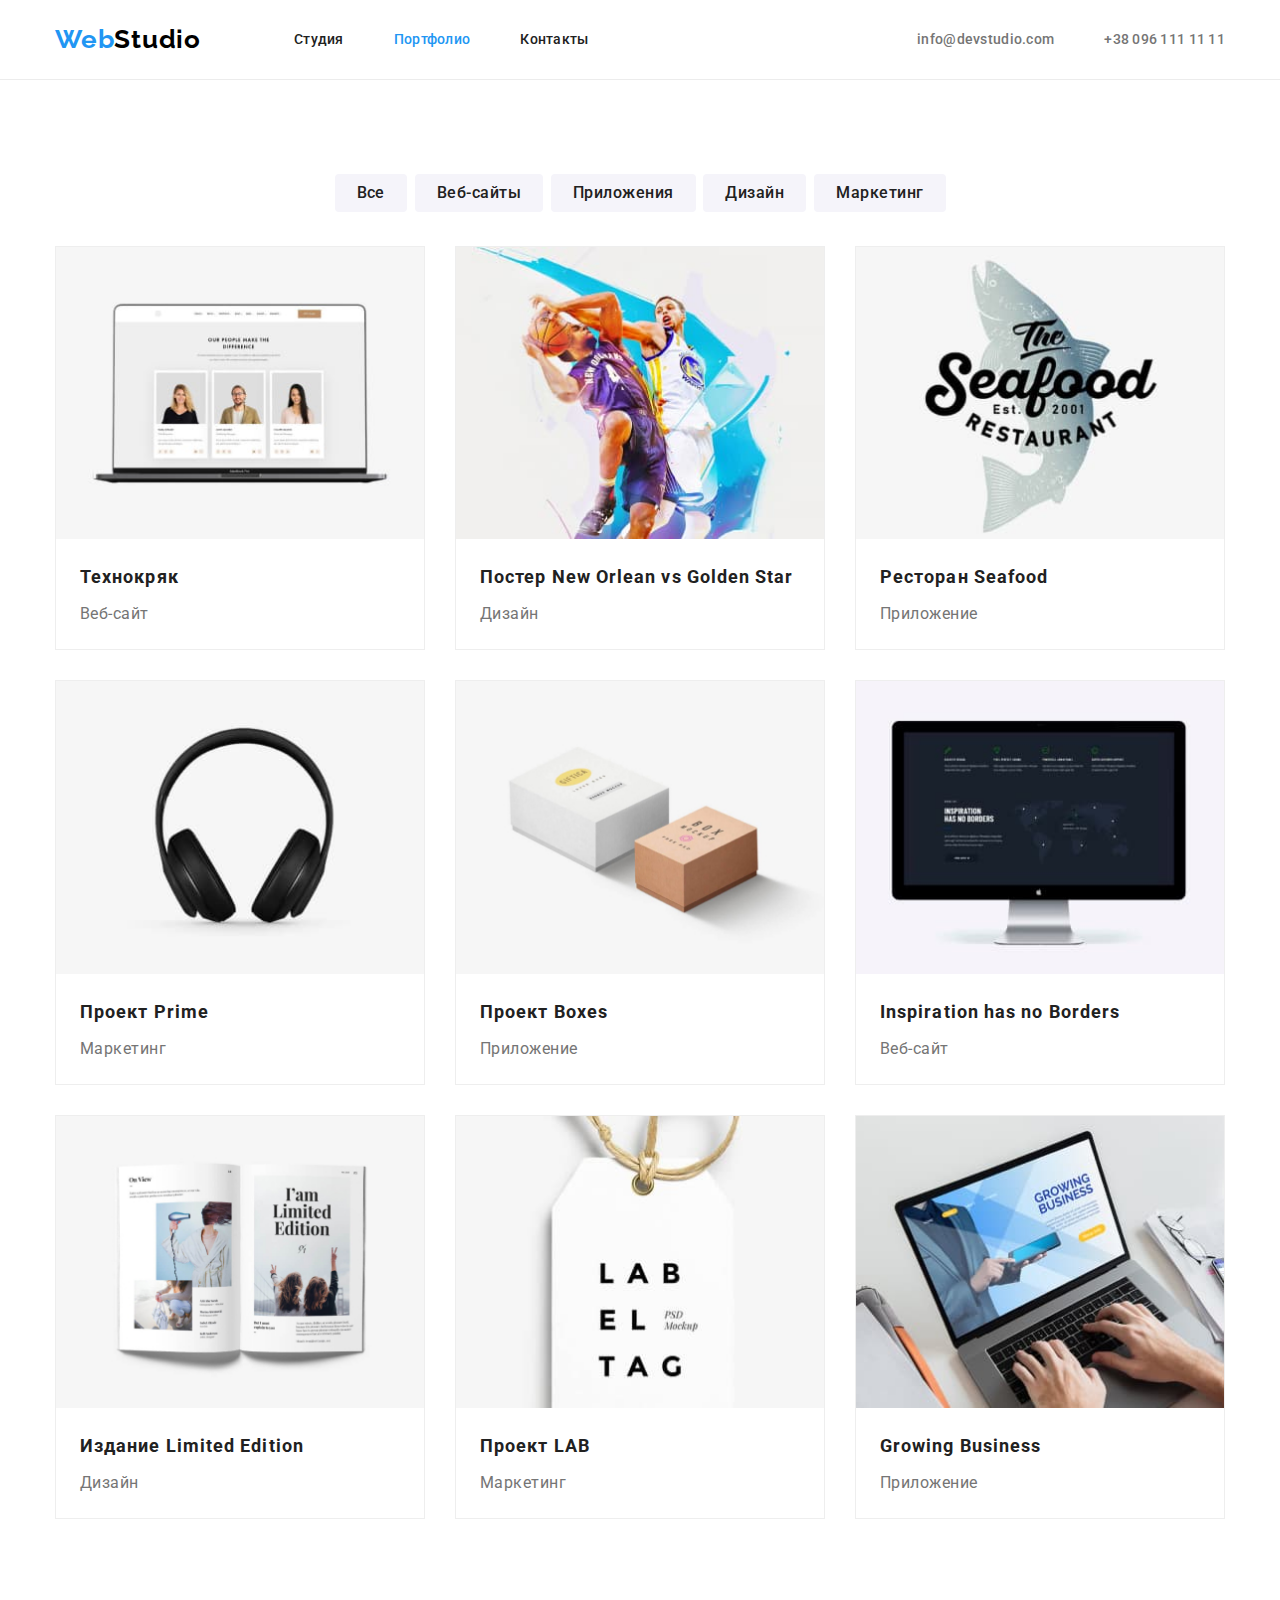
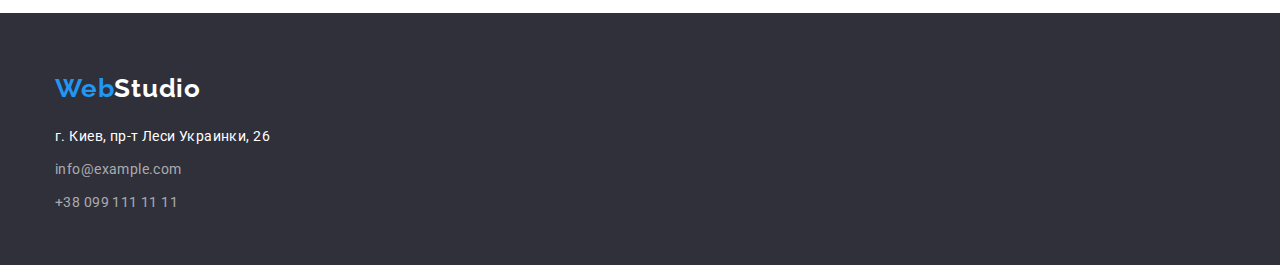
==== commit a57ffd9e: "fixed one" ====
--- a/portfolio.html
+++ b/portfolio.html
@@ -19,39 +19,39 @@
   </head>
 
   <body>
-    <header class="main-header">
-      <div class="container">
-        <div class="wrapper">
+    <header class="header">
+      <div class="container wrapper">
+        
           <nav class="main-navigation">
-            <a class="logo-name" href="./index.html">
+            <a class="logo-name link" href="./index.html">
               <span class="logo-first">Web</span>Studio
             </a>
-            <div class="navigation-wrapper">
-              <ul class="navigation">
-                <li><a class="nav-site" href="./index.html">Студия</a></li>
-                <li>
-                  <a class="nav-site current" href="./portfolio.html">
-                    Портфолио
-                  </a>
+            
+              <ul class="navigation list">
+                <li class="navigation-link">
+                  <a class="nav-site link" href="./index.html">Студия</a>
                 </li>
-                <li><a class="nav-site" href="">Контакты</a></li>
+                <li class="navigation-link">
+                  <a class="nav-site current link" href="./portfolio.html"> Портфолио </a>
+                </li>
+                <li class="navigation-link"><a class="nav-site link" href="">Контакты</a></li>
               </ul>
-            </div>
+            
           </nav>
-          <div class="navigation-wrapper-contact">
-            <ul class="navigation">
-              <li>
-                <a class="nav-site nav-link" href="mailto:info@devstudio.com">
+          
+            <ul class="navigation list">
+              <li class="navigation-link">
+                <a class="nav-site nav-link link" href="mailto:info@devstudio.com">
                   info@devstudio.com
                 </a>
               </li>
-              <li>
-                <a class="nav-site nav-link" href="tel:+380961111111">
+              <li class="navigation-link">
+                <a class="nav-site nav-link link" href="tel:+380961111111">
                   +38 096 111 11 11
                 </a>
               </li>
             </ul>
-          </div>
+          
         </div>
       </div>
     </header>
@@ -59,10 +59,9 @@
     <main>
       <h1 class="visually-hidden">Наши работы</h1>
 
-      <section class="portfolio-wrapper">
+      <section class="portfolio-list">
         <div class="container">
-          <h2 class="visually-hidden">Фильтр работ</h2>
-          <ul class="button-list">
+            <ul class="button-list">
             <li><button class="buttons" type="button">Все</button></li>
             <li><button class="buttons" type="button">Веб-сайты</button></li>
             <li><button class="buttons" type="button">Приложения</button></li>
@@ -70,95 +69,95 @@
             <li><button class="buttons" type="button">Маркетинг</button></li>
           </ul>
           <ul class="work-list">
-            <li class="work-list-wrapper">
+            <li class="work-list-item">
               <img
                 src="./images/portfolio/technokryak.jpg"
                 alt="technokryak"
                 width="370"
                 height="294"
-              />
+              /><div class="work-item">
               <h3 class="work-name">Технокряк</h3>
-              <p class="work-type">Веб-сайт</p>
+              <p class="work-type">Веб-сайт</p></div>
             </li>
-            <li class="work-list-wrapper">
+            <li class="work-list-item">
               <img
                 src="./images/portfolio/poster.jpg"
                 alt="poster New Orlean vs Golden Star"
                 width="370"
                 height="294"
-              />
+              /><div class="work-item">
               <h3 class="work-name">Постер New Orlean vs Golden Star</h3>
-              <p class="work-type">Дизайн</p>
+              <p class="work-type">Дизайн</p></div>
             </li>
-            <li class="work-list-wrapper">
+            <li class="work-list-item">
               <img
                 src="./images/portfolio/seafood.jpg"
                 alt="Ресторан Seafood"
                 width="370"
                 height="294"
-              />
+              /><div class="work-item">
               <h3 class="work-name">Ресторан Seafood</h3>
-              <p class="work-type">Приложение</p>
+              <p class="work-type">Приложение</p></div>
             </li>
-            <li class="work-list-wrapper">
+            <li class="work-list-item">
               <img
                 src="./images/portfolio/prime.jpg"
                 alt="Ресторан Seafood"
                 width="370"
                 height="294"
-              />
+              /><div class="work-item">
               <h3 class="work-name">Проект Prime</h3>
-              <p class="work-type">Маркетинг</p>
+              <p class="work-type">Маркетинг</p></div>
             </li>
-            <li class="work-list-wrapper">
+            <li class="work-list-item">
               <img
                 src="./images/portfolio/boxes.jpg"
                 alt="Проект Boxes"
                 width="370"
                 height="294"
-              />
+              /><div class="work-item">
               <h3 class="work-name">Проект Boxes</h3>
-              <p class="work-type">Приложение</p>
+              <p class="work-type">Приложение</p></div>
             </li>
-            <li class="work-list-wrapper">
+            <li class="work-list-item">
               <img
                 src="./images/portfolio/inspiration.jpg"
                 alt="Inspiration has no Borders"
                 width="370"
                 height="294"
-              />
+              /><div class="work-item">
               <h3 class="work-name">Inspiration has no Borders</h3>
-              <p class="work-type">Веб-сайт</p>
+              <p class="work-type">Веб-сайт</p></div>
             </li>
-            <li class="work-list-wrapper">
+            <li class="work-list-item">
               <img
                 src="./images/portfolio/limited.jpg"
                 alt="Издание Limited Edition"
                 width="370"
                 height="294"
-              />
+              /><div class="work-item">
               <h3 class="work-name">Издание Limited Edition</h3>
-              <p class="work-type">Дизайн</p>
+              <p class="work-type">Дизайн</p></div>
             </li>
-            <li class="work-list-wrapper">
+            <li class="work-list-item">
               <img
                 src="./images/portfolio/lab.jpg"
                 alt="Проект LAB"
                 width="370"
                 height="294"
-              />
+              /><div class="work-item">
               <h3 class="work-name">Проект LAB</h3>
-              <p class="work-type">Маркетинг</p>
+              <p class="work-type">Маркетинг</p></div>
             </li>
-            <li class="work-list-wrapper">
+            <li class="work-list-item">
               <img
                 src="./images/portfolio/growing.jpg"
                 alt="Growing Business"
                 width="370"
                 height="294"
-              />
+              /><div class="work-item">
               <h3 class="work-name">Growing Business</h3>
-              <p class="work-type">Приложение</p>
+              <p class="work-type">Приложение</p></div>
             </li>
           </ul>
         </div>
@@ -166,32 +165,31 @@
     </main>
     <footer class="main-footer">
       <div class="container">
-        <div class="logo-wrap">
-          <a class="logo-name-footer" href="#">
-            <span class="logo-first">Web</span>Studio
-          </a>
+        <div class="logo-item">
+          <a class="logo-name-footer link" href="#"
+            ><span class="logo-first">Web</span>Studio</a
+          >
         </div>
         <address>
           <ul class="contact-info">
-            <li>
+            <li class="contact-info-list">
               <a
-                class="address-info"
+                class="address-info link"
                 href="https://goo.gl/maps/8xAyCc6BftRqbFo67"
                 target="_blank"
                 rel="noopener noreferrer"
+                >г. Киев, пр-т Леси Украинки, 26</a
               >
-                г. Киев, пр-т Леси Украинки, 26
-              </a>
             </li>
-            <li>
-              <a class="mail-phone-info" href="mailto:info@example.com">
-                info@example.com
-              </a>
+            <li class="contact-info-list">
+              <a class="mail-phone-info link" href="mailto:info@example.com"
+                >info@example.com</a
+              >
             </li>
-            <li>
-              <a class="mail-phone-info" href="tel:+380991111111">
-                +38 099 111 11 11
-              </a>
+            <li class="contact-info-list">
+              <a class="mail-phone-info link" href="tel:+380991111111"
+                >+38 099 111 11 11</a
+              >
             </li>
           </ul>
         </address>
--- a/css/styles.css
+++ b/css/styles.css
@@ -15,7 +15,7 @@
   --background-color-hover: #188ce8;
 }
 
-/* Обнуление свойств */
+/* Reset properties */
 h1,
 h2,
 h3,
@@ -27,33 +27,51 @@
 }
 img {
   display: block;
+  height: auto;
   max-width: 100%;
-  height: auto;
-}
+}
+
+.list {
+  list-style: none;
+  padding-left: 0;
+  margin: 0;
+}
+.link {
+  text-decoration: none;
+  color: inherit;
+}
+
 address {
   font-style: normal;
 }
 
 /* Styles for index.html */
 body {
-  font-family: Roboto, Arial, sans-serif;
+  font-family: Roboto, sans-serif;
   font-style: normal;
   font-weight: 400;
   font-size: 14px;
-  line-height: 1.7;
   background-color: var(--color-button);
-  margin: 0;
-}
+}
+
+.container {
+  width: 1200px;
+  padding-left: 15px;
+  padding-right: 15px;
+  margin-left: auto;
+  margin-right: auto;
+}
+
 /* Logo */
 .logo-name {
-  font-family: Raleway, Arial, sans-serif;
+  font-family: Raleway, sans-serif;
   font-style: normal;
   font-weight: 700;
   font-size: 26px;
   line-height: 1.2;
   letter-spacing: 0.03em;
   color: var(--color-logo);
-  text-decoration: none;
+  margin-right: 93px;
 }
 .logo-first {
   color: var(--color-logo-first-letter);
@@ -61,25 +79,21 @@
 
 .logo-name-footer {
   color: var(--color-button);
-  font-family: Raleway, Arial, sans-serif;
+  font-family: Raleway, sans-serif;
   font-style: normal;
   font-weight: 700;
   font-size: 26px;
   line-height: 1.2;
   letter-spacing: 0.03em;
-  text-decoration: none;
-}
-
-.container {
-  width: 1200px;
-  padding: 0 15px;
-  margin: 0 auto;
-}
-.main-header {
+  margin-bottom: 20px;
+}
+
+
+.header {
   height: 80px;
   display: flex;
   align-items: center;
-  border-bottom: 1px solid #ECECEC;
+  border-bottom: 1px solid #ececec;
 }
 
 /* Site nav */
@@ -87,33 +101,25 @@
   display: flex;
   align-items: center;
 }
-.navigation-wrapper {
-  width: 294px;
-  justify-content: space-between;
-  margin-left: 93px;
-  align-items: center;
-}
-.navigation-wrapper-contact {
-  width: 307px;
-  justify-content: space-between;
-  text-align: center;
-}
+
 .wrapper {
   display: flex;
-  justify-content: space-between;
-  align-items: center;
-  width: 100%;
-}
+  margin-left: auto;
+  }
 
 .navigation {
-  list-style-type: none;
-  display: flex;
-  margin: 0;
-  padding: 0;
-  justify-content: space-between;
-}
+  display: flex;
+  margin-left: auto;
+  align-items: center;
+}
+.navigation-link {
+  margin-right: 50px;
+}
+.navigation-link:last-child {
+  margin-right: 0px;
+}
+
 .nav-site {
-  text-decoration: none;
   font-family: 'Roboto';
   font-style: normal;
   font-weight: 500;
@@ -122,6 +128,7 @@
   letter-spacing: 0.02em;
   color: var(--primary-text-color);
 }
+
 .nav-site:hover,
 .nav-site:focus {
   color: var(--color-logo-first-letter);
@@ -158,7 +165,7 @@
   background-color: var(--background-color-hover);
 }
 
-.text {
+.title {
   font-weight: 900;
   font-size: 44px;
   line-height: 1.4;
@@ -194,16 +201,15 @@
   clip: rect(0 0 0 0);
   overflow: hidden;
 }
-.features-main {
-  margin-bottom: 94px;
-  padding: 0;
+.features-list {
+  padding-top: 94px;
 }
 .features {
   display: flex;
   list-style: none;
   margin: 0;
   padding: 0;
-  padding-top: 94px;
+  
 }
 .features h3 {
   font-weight: 700;
@@ -222,10 +228,10 @@
   margin-bottom: 0;
   padding: 0;
 }
-.features-wrap {
+.features-items {
   margin-right: 30px;
 }
-.features li:last-child {
+.features-items:last-child {
   margin-right: 0;
 }
 
@@ -237,40 +243,43 @@
   letter-spacing: 0.03em;
   color: var(--primary-text-color);
   margin: 0;
+  
 }
 .section-list {
   list-style: none;
   display: flex;
   padding: 0;
-    margin: 0;
-}
-.section-list-wrap {
+  margin: 0;
+}
+.section-list-item {
   margin-right: 30px;
   background: #ffffff;
   box-shadow: 0px 1px 3px rgba(0, 0, 0, 0.12), 0px 1px 1px rgba(0, 0, 0, 0.14),
     0px 2px 1px rgba(0, 0, 0, 0.2);
   border-radius: 0px 0px 4px 4px;
-}
-.type-of-work-wrap {
-  margin-top: 50px;
-}
-.section-list-wrap:last-child {
+  
+}
+.type-of-work {
+  padding-bottom: 94px;
+  padding-top: 94px;
+}
+.type-of-work-list {
+  padding-top: 50px;
+}
+.section-list-list:last-child {
   margin-left: auto;
 }
 
-.type-of-work {
-  margin-bottom: 94px;
-}
+
 .team {
-  display: flex;
   background: var(--background-color-section);
   height: 648px;
   flex-direction: column;
-  justify-content: center;
-}
-.team-wrap {
-  display: flex;
-  justify-content: center;
+  padding-bottom: 94px;
+  padding-top: 94px;
+  }
+.team-list {
+  display: flex;
   margin-top: 50px;
 }
 .employee-name {
@@ -280,39 +289,40 @@
   text-align: center;
   letter-spacing: 0.03em;
   color: var(--primary-text-color);
-  padding-top: 30px;
-  margin-bottom: 0;
-}
+  margin-bottom: 10px;
+  }
 .position {
   font-size: 16px;
   line-height: 1.19;
   text-align: center;
   letter-spacing: 0.03em;
   color: var(--color-section-text);
-  padding-top: 10px;
+  margin-bottom: 0;
+  
+}
+.team-item {
+  padding-top: 30px;
   padding-bottom: 30px;
-  margin-bottom: 0;
-}
-
+}
 /* Footer */
 .main-footer {
   background-color: var(--bcg-color-section);
   color: var(--color-button);
   height: 252px;
-}
-.logo-wrap {
+  padding-top: 60px;
+  padding-bottom:60px
+}
+.logo-item {
   margin-bottom: 20px;
-  padding-top: 60px;
+  
 }
 
 .contact-info {
   list-style: none;
   padding: 0;
-}
-.contact-info a {
-  text-decoration: none;
-  padding: 0;
-}
+  margin:0;
+}
+
 .address-info {
   font-style: normal;
   font-weight: 400;
@@ -321,6 +331,7 @@
   letter-spacing: 0.03em;
   color: var(--color-button);
   padding: 0;
+  
 }
 
 .mail-phone-info {
@@ -330,20 +341,27 @@
   line-height: 1.71;
   letter-spacing: 0.03em;
   color: var(--color-address-text);
-}
-
+  
+}
+ .contact-info-list {
+   margin-bottom: 9px;
+ }
+ .contact-info-list:last-child {
+  margin-bottom: 0px;
+ }
 /* Styles for portfolio.html */
-.portfolio-wrapper {
-  margin-top: 94px;
-  margin-bottom: 94px;
+.portfolio-list {
+  padding-top: 94px;
+  padding-bottom: 94px;
 }
 .button-list {
   display: flex;
   list-style: none;
-  margin: 0 auto;
+  margin:auto;
   padding: 0;
   justify-content: space-between;
   width: 611px;
+  margin-bottom: 34px;
 }
 
 .buttons {
@@ -359,9 +377,8 @@
   background-color: var(--background-color-section);
   border: none;
   cursor: pointer;
-  padding: 22px;
+  padding: 6px 22px;
   height: 38px;
-  justify-content: center;
   align-items: center;
   border-radius: 4px;
 }
@@ -376,9 +393,9 @@
   flex-wrap: wrap;
   padding-left: 0;
   margin: 0;
-  padding-top: 34px;
-}
-.work-list-wrapper {
+  
+}
+.work-list-item {
   margin-bottom: 30px;
   margin-right: 30px;
   min-height: 404px;
@@ -387,8 +404,11 @@
   border: 1px solid #eeeeee;
   box-sizing: border-box;
 }
-.work-list-wrapper:nth-child(3n) {
+.work-list-item:nth-child(3n) {
   margin-right: 0;
+}
+.work-list-item:nth-last-child(-n+3){
+  margin-bottom: 0;
 }
 .work-name {
   font-weight: 700;
@@ -396,9 +416,8 @@
   line-height: 2;
   letter-spacing: 0.06em;
   color: var(--primary-text-color);
-  margin: 0;
-  margin-top: 24px;
-  margin-left: 20px;
+  margin-bottom: 4px;
+  
 }
 .work-type {
   font-weight: 400;
@@ -407,6 +426,11 @@
   letter-spacing: 0.03em;
   color: var(--color-section-text);
   margin: 0;
-  margin-left: 20px;
-  margin-bottom: 24px;
-}
+  
+}
+.work-item {
+ padding-top: 20px;
+ padding-bottom: 20px;
+ padding-left: 24px;
+ padding-right: 24px;
+}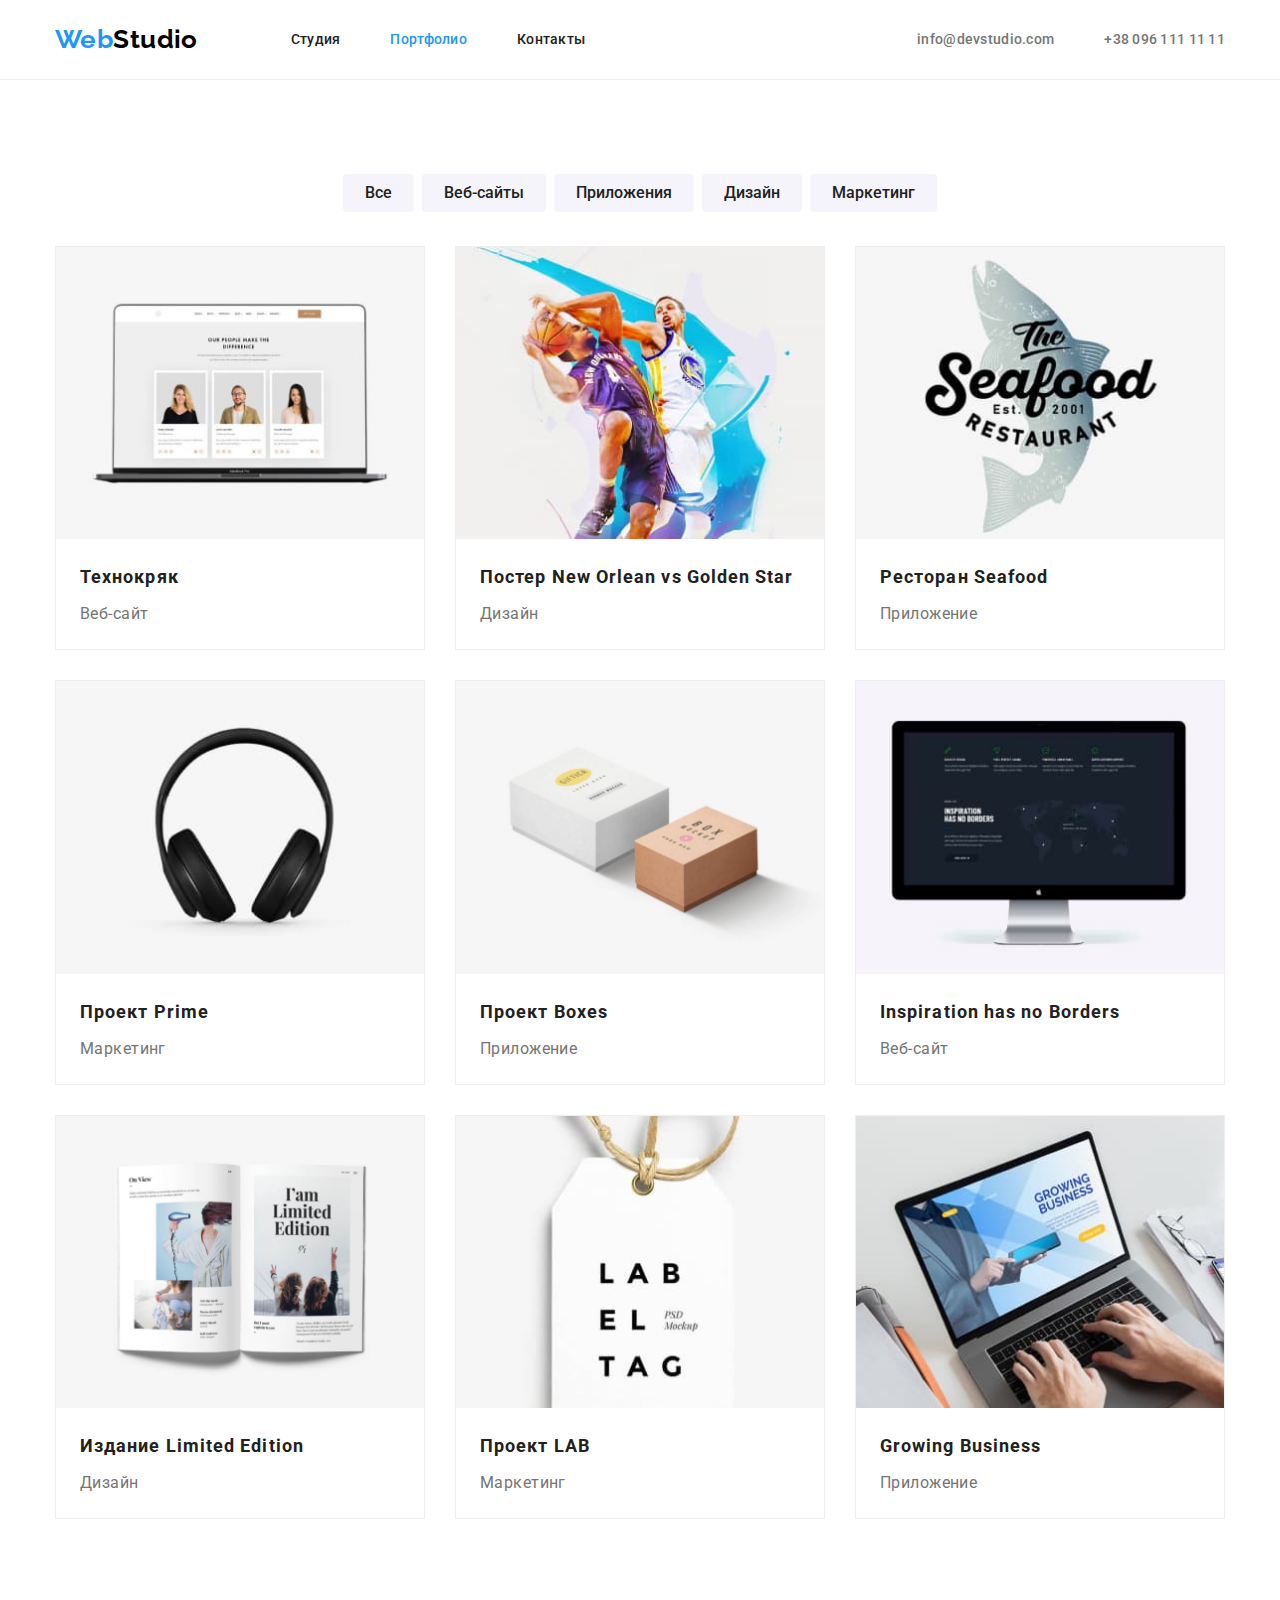
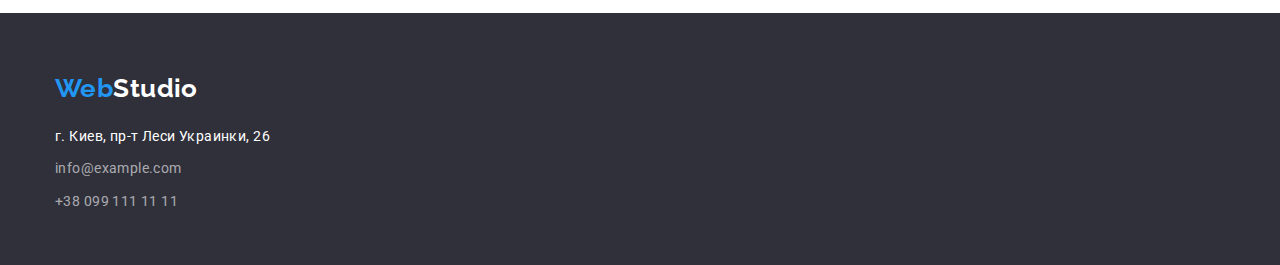
==== commit 55d4dcb3: "added corrections" ====
--- a/portfolio.html
+++ b/portfolio.html
@@ -61,14 +61,14 @@
 
       <section class="portfolio-list">
         <div class="container">
-            <ul class="button-list">
-            <li><button class="buttons" type="button">Все</button></li>
-            <li><button class="buttons" type="button">Веб-сайты</button></li>
-            <li><button class="buttons" type="button">Приложения</button></li>
-            <li><button class="buttons" type="button">Дизайн</button></li>
-            <li><button class="buttons" type="button">Маркетинг</button></li>
+            <ul class="button-list list">
+            <li class="button-list-item"><button class="buttons" type="button">Все</button></li>
+            <li class="button-list-item"><button class="buttons" type="button">Веб-сайты</button></li>
+            <li class="button-list-item"><button class="buttons" type="button">Приложения</button></li>
+            <li class="button-list-item"><button class="buttons" type="button">Дизайн</button></li>
+            <li class="button-list-item"><button class="buttons" type="button">Маркетинг</button></li>
           </ul>
-          <ul class="work-list">
+          <ul class="work-list list">
             <li class="work-list-item">
               <img
                 src="./images/portfolio/technokryak.jpg"
@@ -171,7 +171,7 @@
           >
         </div>
         <address>
-          <ul class="contact-info">
+          <ul class="list">
             <li class="contact-info-list">
               <a
                 class="address-info link"
--- a/css/styles.css
+++ b/css/styles.css
@@ -52,6 +52,7 @@
   font-weight: 400;
   font-size: 14px;
   background-color: var(--color-button);
+  letter-spacing: 0.03em;
 }
 
 .container {
@@ -69,7 +70,6 @@
   font-weight: 700;
   font-size: 26px;
   line-height: 1.2;
-  letter-spacing: 0.03em;
   color: var(--color-logo);
   margin-right: 93px;
 }
@@ -84,7 +84,6 @@
   font-weight: 700;
   font-size: 26px;
   line-height: 1.2;
-  letter-spacing: 0.03em;
   margin-bottom: 20px;
 }
 
@@ -92,7 +91,6 @@
 .header {
   height: 80px;
   display: flex;
-  align-items: center;
   border-bottom: 1px solid #ececec;
 }
 
@@ -104,7 +102,6 @@
 
 .wrapper {
   display: flex;
-  margin-left: auto;
   }
 
 .navigation {
@@ -173,7 +170,6 @@
   letter-spacing: 0.06em;
   text-transform: uppercase;
   color: var(--color-button);
-  margin: 0;
   width: 696px;
   margin-bottom: 30px;
 }
@@ -181,7 +177,6 @@
 .bcg {
   display: flex;
   background-color: var(--bcg-color-section);
-  margin: 0;
   height: 600px;
   align-items: center;
   flex-direction: column;
@@ -206,27 +201,22 @@
 }
 .features {
   display: flex;
-  list-style: none;
-  margin: 0;
-  padding: 0;
-  
+    
 }
 .features h3 {
   font-weight: 700;
   font-size: 14px;
   line-height: 1.14;
-  letter-spacing: 0.03em;
   text-transform: uppercase;
   color: var(--primary-text-color);
   margin-bottom: 10px;
-  padding: 0;
+ 
 }
 .features p {
   line-height: 24px;
-  letter-spacing: 0.03em;
   color: var(--color-section-text);
   margin-bottom: 0;
-  padding: 0;
+  
 }
 .features-items {
   margin-right: 30px;
@@ -240,54 +230,54 @@
   font-size: 36px;
   line-height: 1.17;
   text-align: center;
-  letter-spacing: 0.03em;
-  color: var(--primary-text-color);
-  margin: 0;
+  color: var(--primary-text-color);
+  margin-bottom: 0;
   
 }
 .section-list {
-  list-style: none;
-  display: flex;
-  padding: 0;
-  margin: 0;
+  display: flex;
+  margin-top: 50px;
+  
 }
 .section-list-item {
+  margin-right: 30px;
+  }
+.section-list-item:last-child {
+    margin-right: 0;
+  }
+.type-of-work {
+  padding-bottom: 94px;
+  padding-top: 94px;
+}
+
+.section-list-list:last-child {
+  margin-left: auto;
+}
+
+.team {
+  background: var(--background-color-section);
+  padding-bottom: 94px;
+  padding-top: 94px;
+  }
+.team-list {
+  display: flex;
+  margin-top: 50px;
+}
+.team-list-item {
   margin-right: 30px;
   background: #ffffff;
   box-shadow: 0px 1px 3px rgba(0, 0, 0, 0.12), 0px 1px 1px rgba(0, 0, 0, 0.14),
     0px 2px 1px rgba(0, 0, 0, 0.2);
   border-radius: 0px 0px 4px 4px;
-  
-}
-.type-of-work {
-  padding-bottom: 94px;
-  padding-top: 94px;
-}
-.type-of-work-list {
-  padding-top: 50px;
-}
-.section-list-list:last-child {
-  margin-left: auto;
-}
-
-
-.team {
-  background: var(--background-color-section);
-  height: 648px;
-  flex-direction: column;
-  padding-bottom: 94px;
-  padding-top: 94px;
-  }
-.team-list {
-  display: flex;
-  margin-top: 50px;
+}
+.team-list-item:last-child {
+  margin-right: 0;
 }
 .employee-name {
   font-weight: 500;
   font-size: 16px;
   line-height: 1.19;
   text-align: center;
-  letter-spacing: 0.03em;
   color: var(--primary-text-color);
   margin-bottom: 10px;
   }
@@ -295,7 +285,6 @@
   font-size: 16px;
   line-height: 1.19;
   text-align: center;
-  letter-spacing: 0.03em;
   color: var(--color-section-text);
   margin-bottom: 0;
   
@@ -314,35 +303,24 @@
 }
 .logo-item {
   margin-bottom: 20px;
-  
-}
-
-.contact-info {
-  list-style: none;
-  padding: 0;
-  margin:0;
-}
+  }
 
 .address-info {
   font-style: normal;
   font-weight: 400;
   font-size: 14px;
   line-height: 1.71;
-  letter-spacing: 0.03em;
   color: var(--color-button);
   padding: 0;
-  
-}
+  }
 
 .mail-phone-info {
   font-style: normal;
   font-weight: 400;
   font-size: 14px;
   line-height: 1.71;
-  letter-spacing: 0.03em;
   color: var(--color-address-text);
-  
-}
+  }
  .contact-info-list {
    margin-bottom: 9px;
  }
@@ -356,30 +334,26 @@
 }
 .button-list {
   display: flex;
-  list-style: none;
-  margin:auto;
-  padding: 0;
-  justify-content: space-between;
-  width: 611px;
   margin-bottom: 34px;
-}
-
+  justify-content: center;
+  
+}
+.button-list-item {
+  margin-right:8px
+  }
+  .button-list-item:last-child {
+    margin-right:0; 
+  }
 .buttons {
   display: flex;
-  font-family: 'Roboto';
-  font-style: normal;
   font-weight: 500;
   font-size: 16px;
   line-height: 1.62;
-  text-align: center;
-  letter-spacing: 0.03em;
   color: var(--primary-text-color);
   background-color: var(--background-color-section);
   border: none;
   cursor: pointer;
   padding: 6px 22px;
-  height: 38px;
-  align-items: center;
   border-radius: 4px;
 }
 .buttons:hover,
@@ -389,11 +363,8 @@
 }
 .work-list {
   display: flex;
-  list-style: none;
   flex-wrap: wrap;
-  padding-left: 0;
-  margin: 0;
-  
+     
 }
 .work-list-item {
   margin-bottom: 30px;
@@ -423,14 +394,10 @@
   font-weight: 400;
   font-size: 16px;
   line-height: 1.88;
-  letter-spacing: 0.03em;
   color: var(--color-section-text);
   margin: 0;
   
 }
 .work-item {
- padding-top: 20px;
- padding-bottom: 20px;
- padding-left: 24px;
- padding-right: 24px;
-}+ padding: 20px 24px;
+ }